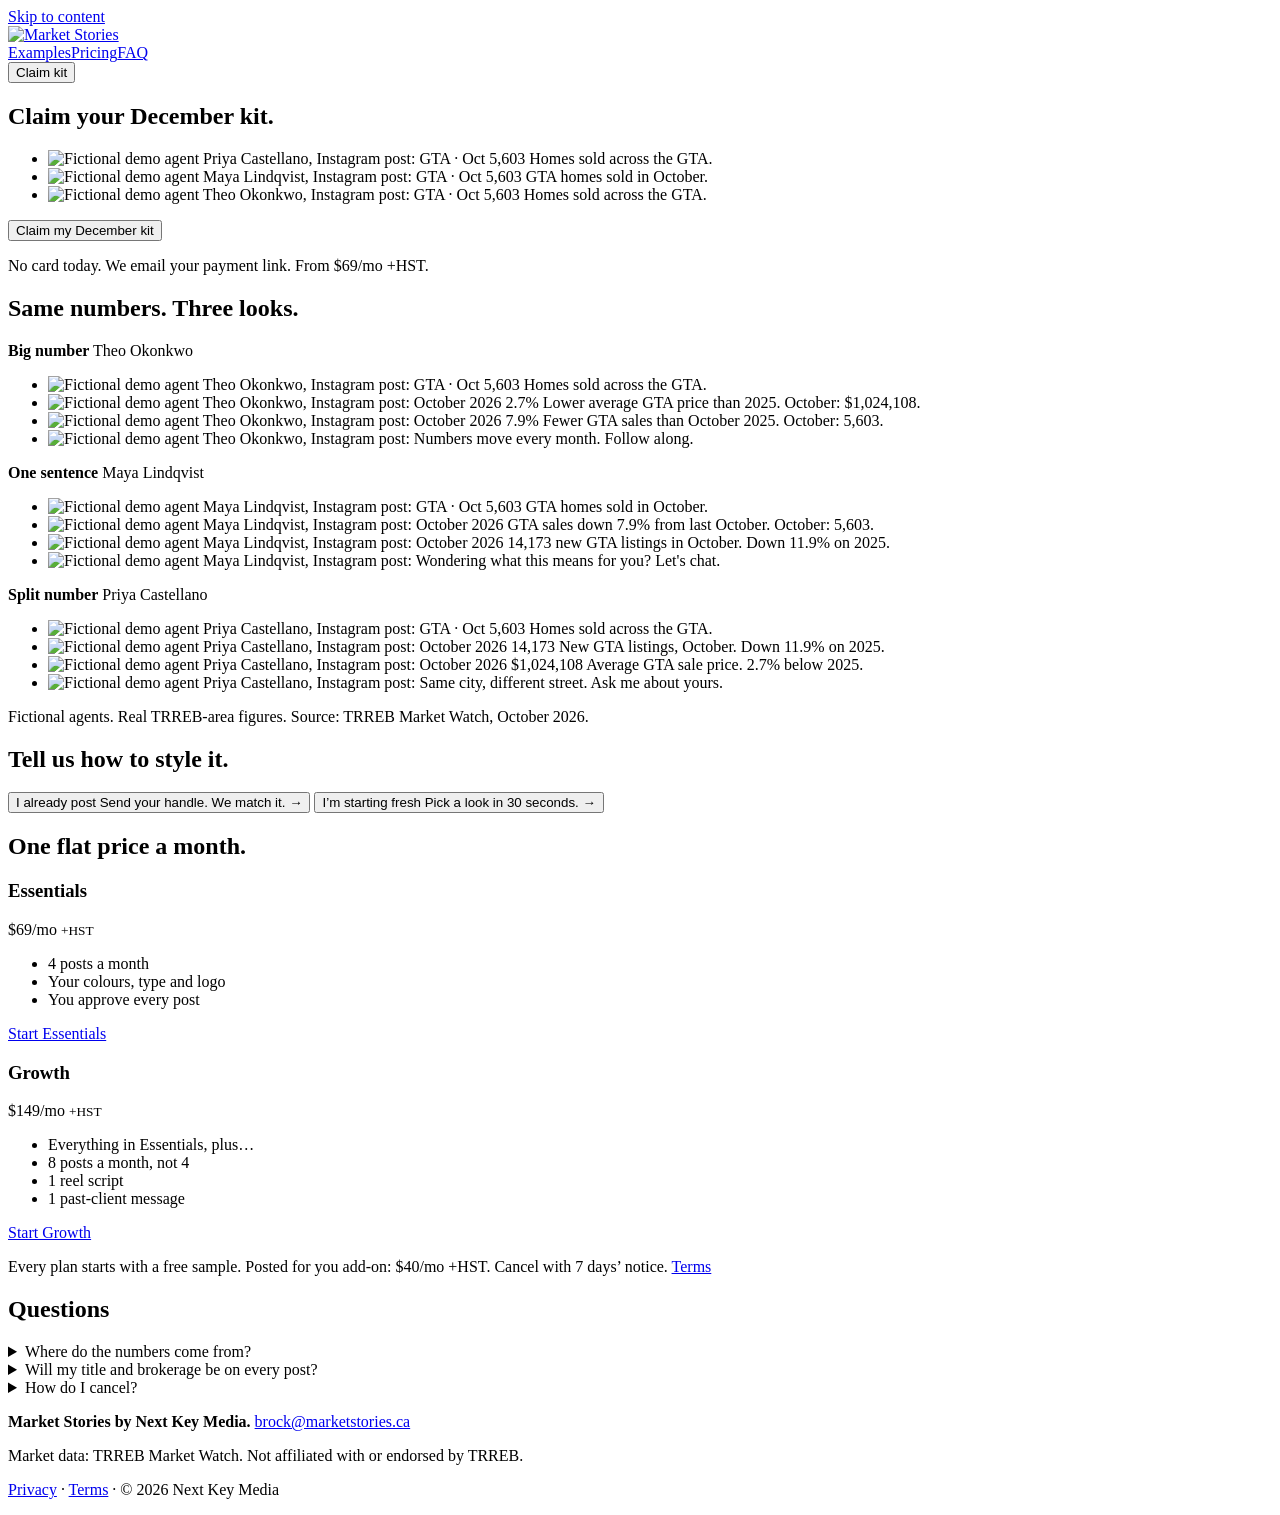
==== claim/index.html @ d53e2fec "Market Stories site v6.3" ====
<!doctype html>
<html lang="en-CA" class="no-js">
<head>
<meta charset="utf-8">
<meta name="viewport" content="width=device-width, initial-scale=1">
<script>document.documentElement.classList.remove("no-js")</script>
<title>Claim your December kit | Market Stories</title>
<meta name="description" content="Monthly TRREB market posts for GTA agents, in your own colours, type and logo. You approve every post. Free sample.">
<meta name="robots" content="noindex">
<link rel="canonical" href="https://marketstories.ca/claim/">
<meta name="theme-color" content="#F3EFE6">
<meta property="og:type" content="website">
<meta property="og:locale" content="en_CA">
<meta property="og:site_name" content="Market Stories">
<meta property="og:url" content="https://marketstories.ca/claim/">
<meta property="og:title" content="Claim your December kit.">
<meta property="og:description" content="Monthly TRREB market posts for GTA agents, in your own brand.">
<meta property="og:image" content="https://marketstories.ca/og-image.png">
<meta property="og:image:width" content="1200">
<meta property="og:image:height" content="630">
<meta property="og:image:alt" content="Market Stories: Your market posts, finally on brand. Two example posts for fictional demo agents.">
<meta name="twitter:card" content="summary_large_image">
<link rel="icon" href="/favicon.ico" sizes="any">
<link rel="icon" href="/favicon-32.svg" type="image/svg+xml">
<link rel="apple-touch-icon" href="/apple-touch-icon.png">
<link rel="manifest" href="/site.webmanifest">
<link rel="preload" href="/assets/fonts/bricolage-grotesque-latin-800-normal.woff2" as="font" type="font/woff2" crossorigin>
<link rel="stylesheet" href="/assets/css/site.css">
<script id="ms-config" type="application/json">{"TALLY_FORM_ID": "LD788l", "CONTACT_EMAIL": "brock@marketstories.ca", "VIBES": {"luxury": ["serif", "navy"], "local": ["modern", "sand"], "data": ["bold", "lime"], "minimal": ["modern", "white"]}, "PALETTES": {"navy": ["#1F2A44", "#F6F1E7", "#D4B062"], "forest": ["#1E3B2F", "#F4EFE3", "#D9B26F"], "sand": ["#EFE6D8", "#2E241D", "#B4532F"], "white": ["#FFFFFF", "#14213D", "#2F5BEA"], "blush": ["#262626", "#F7EDE8", "#E8A598"], "lime": ["#0F0F0F", "#F2F2F2", "#C8F560"]}}</script>
<script src="/assets/js/site.js" defer></script>
</head>
<body>
<a class="skip" href="#main">Skip to content</a>

<header class="nav" id="top">
  <div class="wrap nav__in">
    <a class="nav__logo" href="/claim/#top" aria-label="Market Stories, back to top">
      <img src="/assets/brand/logo-horizontal-light.svg" alt="Market Stories" width="722" height="86">
    </a>
    <nav class="nav__links" aria-label="Main">
      <a href="#examples">Examples</a><a href="#plans">Pricing</a><a href="#faq">FAQ</a>
    </nav>
    <button class="btn btn--signal btn--sm" type="button" data-choice="Claim: December kit" data-path="claim">Claim kit</button>
  </div>
</header>

<main id="main">

<section class="hero" aria-labelledby="hero-h">
  <div class="wrap">
    <h1 id="hero-h">Claim your December kit.</h1>
  </div>
  <ul class="swipe" role="list" aria-label="Three example posts for fictional demo agents. Swipe for more." tabindex="0"><li class="swipe__item"><img src="/assets/posts/priya/cover-720.webp" srcset="/assets/posts/priya/cover-360.webp 360w, /assets/posts/priya/cover-720.webp 720w" sizes="(min-width: 960px) 300px, 72vw" width="720" height="900" loading="eager" fetchpriority="high" decoding="async" alt="Fictional demo agent Priya Castellano, Instagram post: GTA · Oct 5,603 Homes sold across the GTA."></li><li class="swipe__item"><img src="/assets/posts/maya/cover-720.webp" srcset="/assets/posts/maya/cover-360.webp 360w, /assets/posts/maya/cover-720.webp 720w" sizes="(min-width: 960px) 300px, 72vw" width="720" height="900" loading="eager" fetchpriority="high" decoding="async" alt="Fictional demo agent Maya Lindqvist, Instagram post: GTA · Oct 5,603 GTA homes sold in October."></li><li class="swipe__item"><img src="/assets/posts/theo/cover-720.webp" srcset="/assets/posts/theo/cover-360.webp 360w, /assets/posts/theo/cover-720.webp 720w" sizes="(min-width: 960px) 300px, 72vw" width="720" height="900" loading="eager" decoding="async" alt="Fictional demo agent Theo Okonkwo, Instagram post: GTA · Oct 5,603 Homes sold across the GTA."></li></ul>
  <div class="wrap hero__end">
    <button class="btn btn--signal btn--big" type="button" data-choice="Claim: December kit" data-path="claim">Claim my December kit</button>
    <p class="micro">No card today. We email your payment link. From $69/mo +HST.</p>
  </div>
</section>

<section class="examples" id="examples" aria-labelledby="ex-h">
  <div class="wrap">
    <h2 id="ex-h">Same numbers. Three looks.</h2>
  </div>
  <div class="row"><p class="row__who wrap"><b>Big number</b> <span>Theo Okonkwo</span></p><ul class="swipe" role="list" aria-label="Big number posts for fictional demo agent Theo Okonkwo" tabindex="0"><li class="swipe__item"><img src="/assets/posts/theo/cover-720.webp" srcset="/assets/posts/theo/cover-360.webp 360w, /assets/posts/theo/cover-720.webp 720w" sizes="(min-width: 960px) 300px, 72vw" width="720" height="900" loading="eager" decoding="async" alt="Fictional demo agent Theo Okonkwo, Instagram post: GTA · Oct 5,603 Homes sold across the GTA."></li><li class="swipe__item"><img src="/assets/posts/theo/inner2-720.webp" srcset="/assets/posts/theo/inner2-360.webp 360w, /assets/posts/theo/inner2-720.webp 720w" sizes="(min-width: 960px) 300px, 72vw" width="720" height="900" loading="eager" decoding="async" alt="Fictional demo agent Theo Okonkwo, Instagram post: October 2026 2.7% Lower average GTA price than 2025. October: $1,024,108."></li><li class="swipe__item"><img src="/assets/posts/theo/inner3-720.webp" srcset="/assets/posts/theo/inner3-360.webp 360w, /assets/posts/theo/inner3-720.webp 720w" sizes="(min-width: 960px) 300px, 72vw" width="720" height="900" loading="eager" decoding="async" alt="Fictional demo agent Theo Okonkwo, Instagram post: October 2026 7.9% Fewer GTA sales than October 2025. October: 5,603."></li><li class="swipe__item"><img src="/assets/posts/theo/close-720.webp" srcset="/assets/posts/theo/close-360.webp 360w, /assets/posts/theo/close-720.webp 720w" sizes="(min-width: 960px) 300px, 72vw" width="720" height="900" loading="eager" decoding="async" alt="Fictional demo agent Theo Okonkwo, Instagram post: Numbers move every month. Follow along."></li></ul></div>
  <div class="row"><p class="row__who wrap"><b>One sentence</b> <span>Maya Lindqvist</span></p><ul class="swipe" role="list" aria-label="One sentence posts for fictional demo agent Maya Lindqvist" tabindex="0"><li class="swipe__item"><img src="/assets/posts/maya/cover-720.webp" srcset="/assets/posts/maya/cover-360.webp 360w, /assets/posts/maya/cover-720.webp 720w" sizes="(min-width: 960px) 300px, 72vw" width="720" height="900" loading="eager" decoding="async" alt="Fictional demo agent Maya Lindqvist, Instagram post: GTA · Oct 5,603 GTA homes sold in October."></li><li class="swipe__item"><img src="/assets/posts/maya/inner2-720.webp" srcset="/assets/posts/maya/inner2-360.webp 360w, /assets/posts/maya/inner2-720.webp 720w" sizes="(min-width: 960px) 300px, 72vw" width="720" height="900" loading="eager" decoding="async" alt="Fictional demo agent Maya Lindqvist, Instagram post: October 2026 GTA sales down 7.9% from last October. October: 5,603."></li><li class="swipe__item"><img src="/assets/posts/maya/inner3-720.webp" srcset="/assets/posts/maya/inner3-360.webp 360w, /assets/posts/maya/inner3-720.webp 720w" sizes="(min-width: 960px) 300px, 72vw" width="720" height="900" loading="eager" decoding="async" alt="Fictional demo agent Maya Lindqvist, Instagram post: October 2026 14,173 new GTA listings in October. Down 11.9% on 2025."></li><li class="swipe__item"><img src="/assets/posts/maya/close-720.webp" srcset="/assets/posts/maya/close-360.webp 360w, /assets/posts/maya/close-720.webp 720w" sizes="(min-width: 960px) 300px, 72vw" width="720" height="900" loading="eager" decoding="async" alt="Fictional demo agent Maya Lindqvist, Instagram post: Wondering what this means for you? Let&#x27;s chat."></li></ul></div>
  <div class="row"><p class="row__who wrap"><b>Split number</b> <span>Priya Castellano</span></p><ul class="swipe" role="list" aria-label="Split number posts for fictional demo agent Priya Castellano" tabindex="0"><li class="swipe__item"><img src="/assets/posts/priya/cover-720.webp" srcset="/assets/posts/priya/cover-360.webp 360w, /assets/posts/priya/cover-720.webp 720w" sizes="(min-width: 960px) 300px, 72vw" width="720" height="900" loading="eager" decoding="async" alt="Fictional demo agent Priya Castellano, Instagram post: GTA · Oct 5,603 Homes sold across the GTA."></li><li class="swipe__item"><img src="/assets/posts/priya/inner2-720.webp" srcset="/assets/posts/priya/inner2-360.webp 360w, /assets/posts/priya/inner2-720.webp 720w" sizes="(min-width: 960px) 300px, 72vw" width="720" height="900" loading="eager" decoding="async" alt="Fictional demo agent Priya Castellano, Instagram post: October 2026 14,173 New GTA listings, October. Down 11.9% on 2025."></li><li class="swipe__item"><img src="/assets/posts/priya/inner3-720.webp" srcset="/assets/posts/priya/inner3-360.webp 360w, /assets/posts/priya/inner3-720.webp 720w" sizes="(min-width: 960px) 300px, 72vw" width="720" height="900" loading="eager" decoding="async" alt="Fictional demo agent Priya Castellano, Instagram post: October 2026 $1,024,108 Average GTA sale price. 2.7% below 2025."></li><li class="swipe__item"><img src="/assets/posts/priya/close-720.webp" srcset="/assets/posts/priya/close-360.webp 360w, /assets/posts/priya/close-720.webp 720w" sizes="(min-width: 960px) 300px, 72vw" width="720" height="900" loading="eager" decoding="async" alt="Fictional demo agent Priya Castellano, Instagram post: Same city, different street. Ask me about yours."></li></ul></div>
  <div class="wrap"><p class="micro">Fictional agents. Real TRREB-area figures. Source: TRREB Market Watch, October 2026.</p></div>
</section>

<section class="ways" id="start" aria-labelledby="ways-h">
  <div class="wrap">
    <h2 id="ways-h">Tell us how to style it.</h2>
    <div class="ways__grid">
      <button class="way way--signal" type="button" data-choice="Claim: December kit" data-path="feed">
        <span class="way__tag">I already post</span>
        <span class="way__line">Send your handle. We match it.</span>
        <span class="way__go" aria-hidden="true">→</span>
      </button>
      <button class="way" type="button" data-open="vibe-dialog">
        <span class="way__tag">I’m starting fresh</span>
        <span class="way__line">Pick a look in 30 seconds.</span>
        <span class="way__go" aria-hidden="true">→</span>
      </button>
    </div>
  </div>
</section>

<section class="plans" id="plans" aria-labelledby="plans-h">
  <div class="wrap">
    <h2 id="plans-h">One flat price a month.</h2>
    <div class="plans__grid">
      <article class="plan" aria-labelledby="p-essentials">
        <h3 id="p-essentials">Essentials</h3>
        <p class="plan__price"><span>$69</span>/mo <small>+HST</small></p>
        <ul><li>4 posts a month</li><li>Your colours, type and logo</li><li>You approve every post</li></ul>
        <a class="btn btn--ink btn--block" href="#start" data-plan="Essentials">Start Essentials</a>
      </article>
      <article class="plan" aria-labelledby="p-growth">
        <h3 id="p-growth">Growth</h3>
        <p class="plan__price"><span>$149</span>/mo <small>+HST</small></p>
        <ul><li>Everything in Essentials, plus…</li><li>8 posts a month, not 4</li><li>1 reel script</li><li>1 past-client message</li></ul>
        <a class="btn btn--ink btn--block" href="#start" data-plan="Growth">Start Growth</a>
      </article>
    </div>
    <p class="micro">Every plan starts with a free sample. Posted for you add-on: $40/mo +HST. Cancel with 7 days’ notice. <a href="/terms.html">Terms</a></p>
  </div>
</section>

<section class="faq" id="faq" aria-labelledby="faq-h">
  <div class="wrap">
    <h2 id="faq-h">Questions</h2>
    <details><summary>Where do the numbers come from?</summary><p>TRREB’s monthly Market Watch report. Every post with a figure carries the line “Source: TRREB Market Watch, [Month Year]”.</p></details>
    <details><summary>Will my title and brokerage be on every post?</summary><p>Yes, exactly as registered, on every post. Ontario advertising rules ask for it, so it’s built into every layout.</p></details>
    <details><summary>How do I cancel?</summary><p>Give us 7 days’ notice before your next billing date and you won’t be billed again. Email <a href="mailto:brock@marketstories.ca">brock@marketstories.ca</a>.</p></details>
  </div>
</section>

</main>

<footer class="footer">
  <div class="wrap">
    
    <div class="footer__legal">
      <p><strong>Market Stories by Next Key Media.</strong> <a href="mailto:brock@marketstories.ca">brock@marketstories.ca</a></p>
      <p class="muted">Market data: TRREB Market Watch. Not affiliated with or endorsed by TRREB.</p>
      <p class="muted"><a href="/privacy.html">Privacy</a> · <a href="/terms.html">Terms</a> · © 2026 Next Key Media</p>
    </div>
  </div>
</footer>
<dialog class="pick" id="vibe-dialog" aria-labelledby="pick-h">
  <form method="dialog" class="pick__in">
    <h2 id="pick-h">Pick a look.</h2>
    <div class="pick__grid">
    <div class="pv pv--empty" aria-live="polite"><p class="pv__k">GTA · Oct</p><p class="pv__n">5,603</p><p class="pv__l">Homes sold across the GTA.</p><p class="pv__hint">Your look shows here as you pick.</p></div>
    <div class="pick__opts">
    <fieldset><legend>Feel</legend><div class="chips" data-key="vibe"><button type="button" class="chip" data-v="luxury" aria-pressed="false">Luxury</button><button type="button" class="chip" data-v="local" aria-pressed="false">Friendly local</button><button type="button" class="chip" data-v="data" aria-pressed="false">Bold data</button><button type="button" class="chip" data-v="minimal" aria-pressed="false">Minimal</button></div></fieldset>
    <fieldset><legend>Type</legend><div class="chips" data-key="font"><button type="button" class="chip chip--serif" data-v="serif" aria-pressed="false">Classic serif</button><button type="button" class="chip chip--modern" data-v="modern" aria-pressed="false">Clean modern</button><button type="button" class="chip chip--bold" data-v="bold" aria-pressed="false">Bold</button></div></fieldset>
    <fieldset><legend>Colours</legend><div class="chips" data-key="palette"><button type="button" class="chip chip--sw" data-v="navy" aria-pressed="false"><i style="background:#1F2A44"></i><i style="background:#D4B062"></i><span class="sr">Navy and gold</span></button><button type="button" class="chip chip--sw" data-v="forest" aria-pressed="false"><i style="background:#1E3B2F"></i><i style="background:#D9B26F"></i><span class="sr">Forest and cream</span></button><button type="button" class="chip chip--sw" data-v="sand" aria-pressed="false"><i style="background:#EFE6D8"></i><i style="background:#B4532F"></i><span class="sr">Sand and terracotta</span></button><button type="button" class="chip chip--sw" data-v="white" aria-pressed="false"><i style="background:#FFFFFF"></i><i style="background:#2F5BEA"></i><span class="sr">White and cobalt</span></button><button type="button" class="chip chip--sw" data-v="blush" aria-pressed="false"><i style="background:#262626"></i><i style="background:#E8A598"></i><span class="sr">Charcoal and blush</span></button><button type="button" class="chip chip--sw" data-v="lime" aria-pressed="false"><i style="background:#0F0F0F"></i><i style="background:#C8F560"></i><span class="sr">Black and lime</span></button></div></fieldset>
    </div>
    </div>
    <button class="btn btn--signal btn--block" type="button" data-choice="Claim: December kit" data-path="vibe" disabled>Continue</button>
    <p class="micro pick__need">Pick a feel, a type and colours to continue.</p>
    <button class="pick__x" value="close" aria-label="Close">×</button>
  </form>
</dialog>
<script async src="https://tally.so/widgets/embed.js"></script>
</body>
</html>
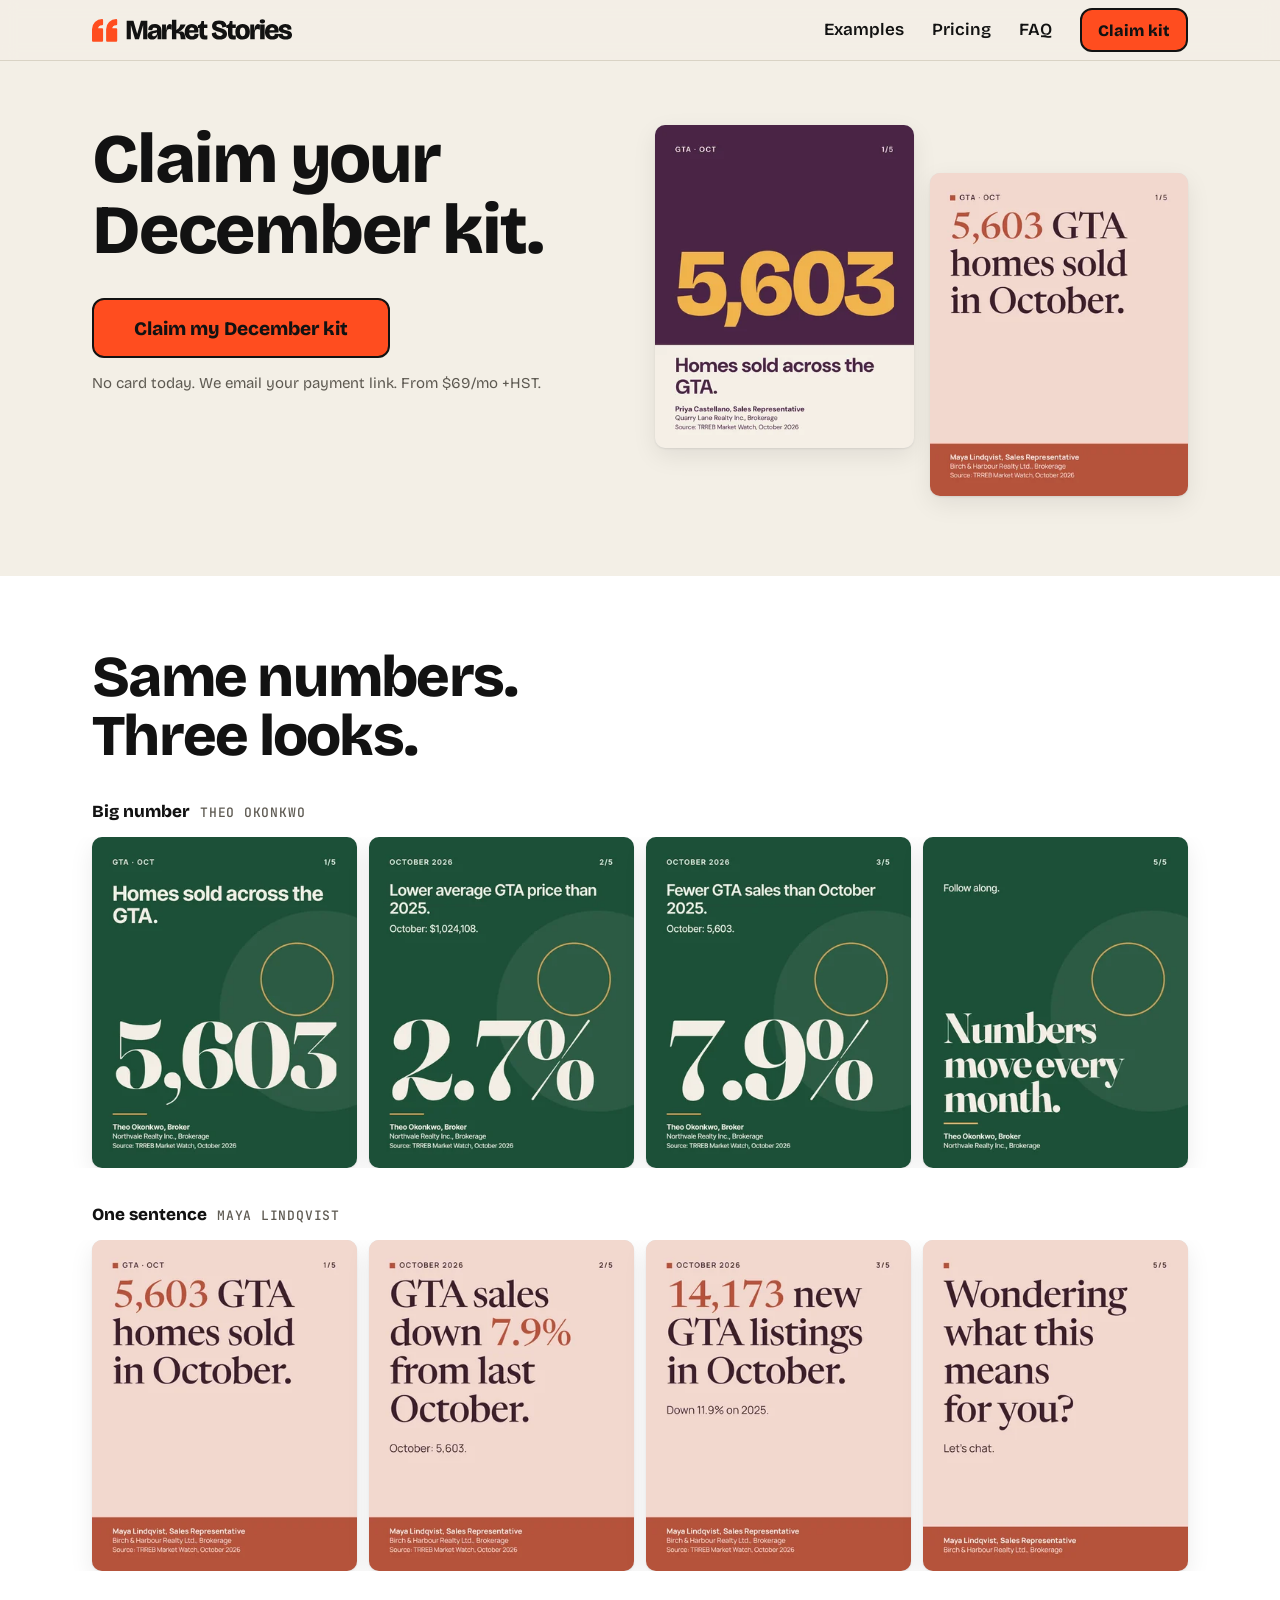
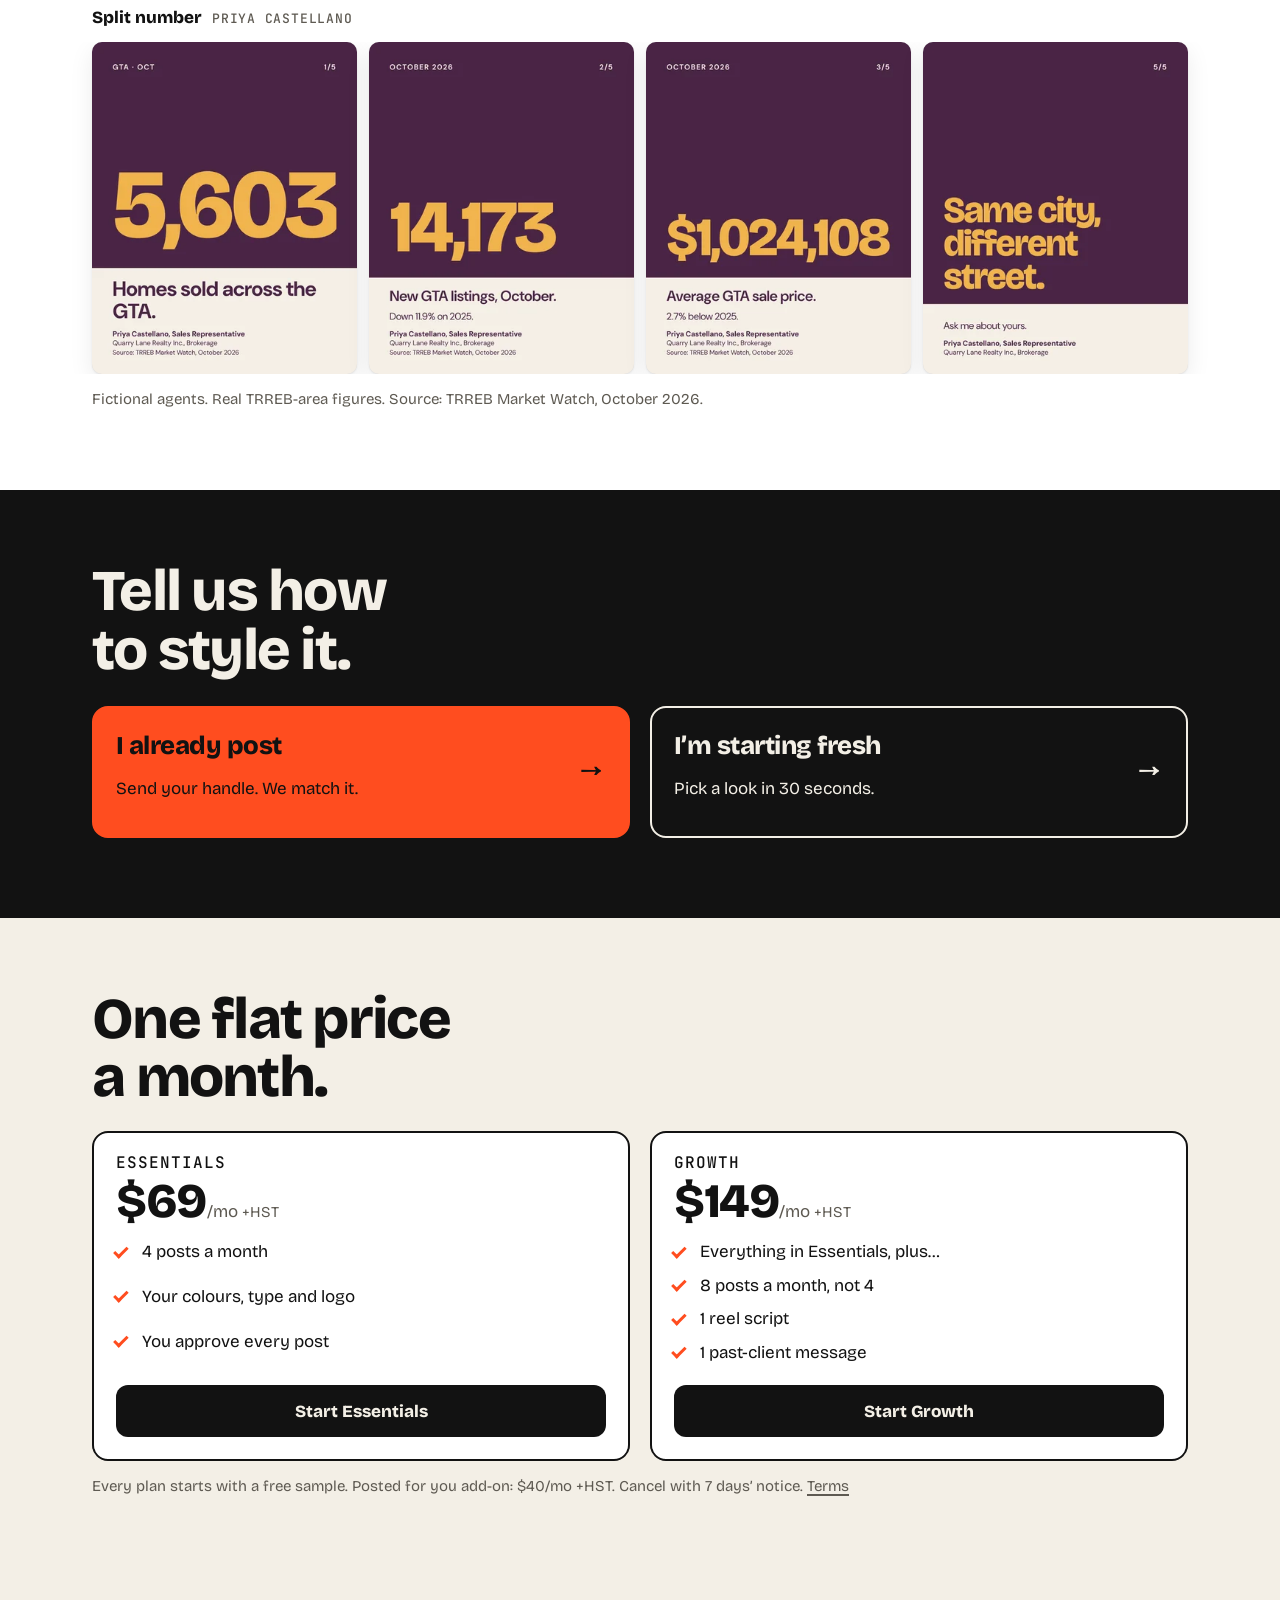
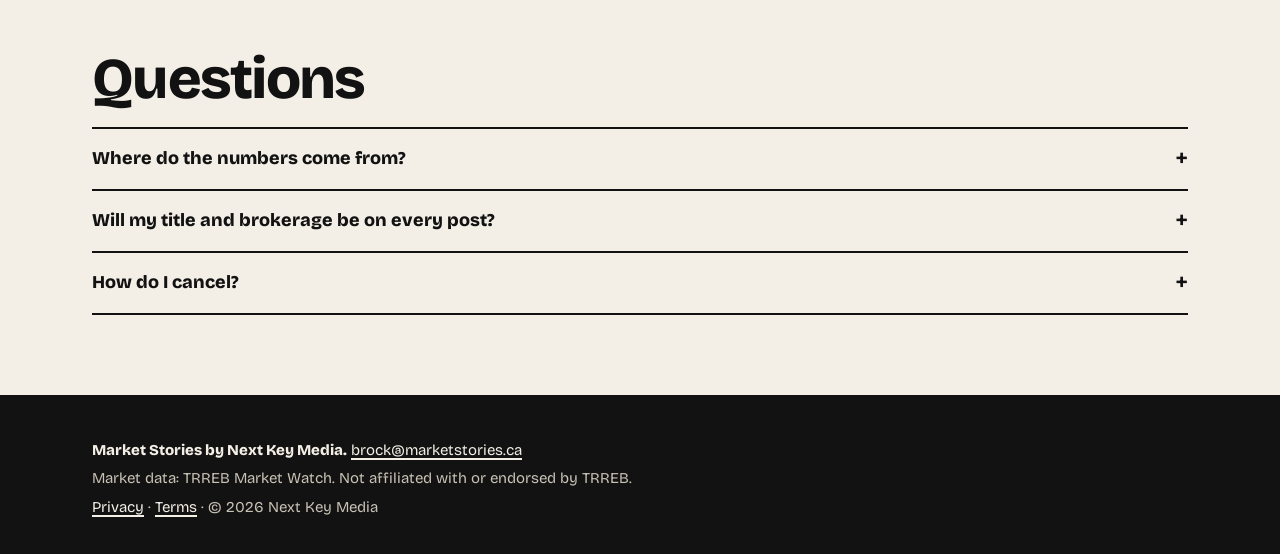
==== commit e11041d8: "Site v6.4: Stripe checkout buttons (claim)" ====
--- a/claim/index.html
+++ b/claim/index.html
@@ -93,13 +93,13 @@
         <h3 id="p-essentials">Essentials</h3>
         <p class="plan__price"><span>$69</span>/mo <small>+HST</small></p>
         <ul><li>4 posts a month</li><li>Your colours, type and logo</li><li>You approve every post</li></ul>
-        <a class="btn btn--ink btn--block" href="#start" data-plan="Essentials">Start Essentials</a>
+        <a class="btn btn--ink btn--block" href="https://buy.stripe.com/aFa5kC6isdZq4bh0Pl7kc0X">Start Essentials</a>
       </article>
       <article class="plan" aria-labelledby="p-growth">
         <h3 id="p-growth">Growth</h3>
         <p class="plan__price"><span>$149</span>/mo <small>+HST</small></p>
         <ul><li>Everything in Essentials, plus…</li><li>8 posts a month, not 4</li><li>1 reel script</li><li>1 past-client message</li></ul>
-        <a class="btn btn--ink btn--block" href="#start" data-plan="Growth">Start Growth</a>
+        <a class="btn btn--ink btn--block" href="https://buy.stripe.com/00wcN4gX6f3u8rxeGb7kc0Y">Start Growth</a>
       </article>
     </div>
     <p class="micro">Every plan starts with a free sample. Posted for you add-on: $40/mo +HST. Cancel with 7 days’ notice. <a href="/terms.html">Terms</a></p>
--- a/assets/css/site.css
+++ b/assets/css/site.css
@@ -0,0 +1,228 @@
+/* Market Stories site v6. Soft Block v11 tokens. Mobile first: one idea per screen, posts do the talking. */
+
+@font-face { font-family: "Bricolage Grotesque"; src: url("/assets/fonts/bricolage-grotesque-latin-400-normal.woff2") format("woff2"); font-weight: 400; font-display: swap; }
+@font-face { font-family: "Bricolage Grotesque"; src: url("/assets/fonts/bricolage-grotesque-latin-600-normal.woff2") format("woff2"); font-weight: 600; font-display: swap; }
+@font-face { font-family: "Bricolage Grotesque"; src: url("/assets/fonts/bricolage-grotesque-latin-800-normal.woff2") format("woff2"); font-weight: 800; font-display: swap; }
+@font-face { font-family: "JetBrains Mono"; src: url("/assets/fonts/jetbrains-mono-latin-500-normal.woff2") format("woff2"); font-weight: 500; font-display: swap; }
+@font-face { font-family: "Playfair Display"; src: url("/assets/fonts/playfair-display-latin-700-normal.woff2") format("woff2"); font-weight: 700; font-display: swap; }
+@font-face { font-family: "Manrope"; src: url("/assets/fonts/manrope-latin-700-normal.woff2") format("woff2"); font-weight: 700; font-display: swap; }
+@font-face { font-family: "Poppins"; src: url("/assets/fonts/poppins-latin-800-normal.woff2") format("woff2"); font-weight: 800; font-display: swap; }
+@font-face { font-family: "Bricolage Fallback"; src: local("Arial"), local("Helvetica Neue"), local("Helvetica"), local("Liberation Sans"); size-adjust: 106%; ascent-override: 90%; descent-override: 25%; line-gap-override: 0%; }
+
+:root {
+  --signal: #FF4D1F;
+  --ink: #121212;
+  --paper: #F3EFE6;
+  --butter: #FFD86B;
+  --stone: #5E5A52;
+  --stone-dark: #C9C3B6;
+  --line: #D9D3C5;
+  --sans: "Bricolage Grotesque", "Bricolage Fallback", system-ui, -apple-system, "Segoe UI", Arial, sans-serif;
+  --mono: "JetBrains Mono", ui-monospace, Menlo, Consolas, monospace;
+  --r: 16px;
+  --gutter: 16px;
+  --max: 1160px;
+}
+
+*, *::before, *::after { box-sizing: border-box; }
+html { -webkit-text-size-adjust: 100%; scroll-behavior: smooth; scroll-padding-top: 72px; }
+body { margin: 0; background: var(--paper); color: var(--ink); font-family: var(--sans); font-size: 1.0625rem; line-height: 1.5; }
+img { max-width: 100%; height: auto; display: block; }
+a { color: inherit; text-decoration-thickness: 2px; text-underline-offset: 3px; }
+h1, h2, h3 { line-height: 1.02; margin: 0; letter-spacing: -.03em; font-weight: 800; }
+h1 { font-size: clamp(2.6rem, 11vw, 5.6rem); max-width: 12ch; }
+h2 { font-size: clamp(2rem, 8.4vw, 3.6rem); max-width: 14ch; text-wrap: balance; }
+h1 { text-wrap: balance; }
+main > section[id] { scroll-margin-top: 72px; }
+h3 { font-size: 1.25rem; }
+p { margin: 0; }
+.wrap { width: 100%; max-width: var(--max); margin: 0 auto; padding: 0 var(--gutter); }
+.sr { position: absolute !important; width: 1px; height: 1px; padding: 0; margin: -1px; overflow: hidden; clip: rect(0 0 0 0); white-space: nowrap; border: 0; }
+.skip { position: absolute; left: 8px; top: -60px; z-index: 100; background: var(--ink); color: var(--paper); padding: 10px 16px; border-radius: 8px; font-weight: 600; }
+.skip:focus { top: 8px; }
+:focus-visible { outline: 3px solid var(--ink); outline-offset: 3px; border-radius: 4px; }
+.footer :focus-visible, .ways :focus-visible { outline-color: var(--butter); }
+.micro { font-size: .9375rem; color: var(--stone); margin-top: 14px; }
+.sub { font-size: 1.125rem; color: var(--stone); margin-top: 12px; }
+
+/* Buttons */
+.btn { display: inline-flex; align-items: center; justify-content: center; min-height: 52px; padding: 0 26px; border-radius: 12px; font-family: var(--sans); font-weight: 800; font-size: 1.0625rem; text-decoration: none; border: 2px solid transparent; cursor: pointer; transition: transform .15s ease, background-color .15s ease; }
+.btn--signal { background: var(--signal); color: var(--ink); border-color: var(--ink); }   /* ink on Signal, 5.7:1 */
+.btn--signal:hover { background: #FF6A42; }
+.btn--ink { background: var(--ink); color: var(--paper); }
+.btn--ink:hover { background: #2A2A2A; }
+.btn--sm { min-height: 44px; padding: 0 16px; font-size: 1rem; }
+.btn--big { min-height: 60px; font-size: 1.1875rem; width: 100%; }
+.btn--block { width: 100%; }
+.btn:active { transform: translateY(1px); }
+
+/* Nav: logo, three links on wide screens, one button */
+.nav { position: sticky; top: 0; z-index: 50; background: rgba(243, 239, 230, .94); backdrop-filter: saturate(1.2) blur(8px); border-bottom: 1px solid var(--line); }
+.nav__in { display: flex; align-items: center; justify-content: space-between; height: 60px; gap: 16px; }
+.nav__logo { display: block; flex: 0 1 auto; min-width: 0; }
+.nav__logo img { height: 24px; width: auto; aspect-ratio: 722 / 86; }
+.nav__links { display: none; }
+
+/* Sections: generous space, one idea each */
+main > section { padding: 44px 0 52px; }
+.hero { padding-top: 28px; }
+.hero h1 { margin-bottom: 26px; }
+.hero__end { margin-top: 24px; }
+
+/* Swipe rows: posts at phone size, next one peeks so people know to swipe */
+.swipe { list-style: none; margin: 0; padding: 0 var(--gutter); display: grid; grid-auto-flow: column; grid-auto-columns: 74%; gap: 12px;
+  overflow-x: auto; scroll-snap-type: x mandatory; scroll-padding: 0 var(--gutter); overscroll-behavior-x: contain; scrollbar-width: none; }
+.swipe::-webkit-scrollbar { display: none; }
+.swipe__item { scroll-snap-align: start; border-radius: 10px; overflow: hidden; box-shadow: 0 1px 2px rgba(0, 0, 0, .08), 0 8px 24px rgba(0, 0, 0, .08); background: #ddd; }
+.swipe__item img { width: 100%; aspect-ratio: 4 / 5; object-fit: cover; }
+
+.examples { background: #fff; }
+.examples h2 { margin-bottom: 0; }
+.row { margin-top: 34px; }
+.row__who { display: flex; gap: 10px; align-items: baseline; margin-bottom: 12px; font-size: 1.0625rem; }
+.row__who span { color: var(--stone); font-family: var(--mono); font-size: .8125rem; text-transform: uppercase; letter-spacing: .06em; }
+
+/* Two ways in: two big tap cards */
+.ways { background: var(--ink); color: var(--paper); }
+.ways h2 { margin-bottom: 26px; }
+.ways__grid { display: grid; gap: 14px; }
+.way { position: relative; display: grid; gap: 6px; text-align: left; width: 100%; min-height: 132px; padding: 24px 64px 24px 22px; border-radius: var(--r);
+  border: 2px solid var(--paper); background: transparent; color: var(--paper); font: inherit; cursor: pointer; }
+.way--signal { background: var(--signal); color: var(--ink); border-color: var(--signal); }
+.way__tag { font-size: 1.6rem; font-weight: 800; letter-spacing: -.02em; line-height: 1.1; }
+.way__line { font-size: 1.0625rem; }
+.way__go { position: absolute; right: 22px; top: 50%; transform: translateY(-50%); font-size: 1.8rem; font-weight: 800; }
+.way:hover .way__go { transform: translate(4px, -50%); }
+
+/* Pricing: two cards */
+.plans h2 { margin-bottom: 24px; }
+.plans__grid { display: grid; gap: 14px; }
+.plan { background: #fff; border: 2px solid var(--ink); border-radius: var(--r); padding: 22px; display: flex; flex-direction: column; }
+.plan h3 { font-family: var(--mono); font-size: 1rem; text-transform: uppercase; letter-spacing: .06em; font-weight: 500; }
+.plan__price { margin: 6px 0 14px; color: var(--stone); font-size: 1.0625rem; }
+.plan__price span { font-size: 3rem; font-weight: 800; color: var(--ink); letter-spacing: -.03em; line-height: 1; }
+.plan__price small { font-size: .9375rem; }
+.plan ul { margin: 0 0 20px; padding: 0; list-style: none; display: grid; gap: 8px; flex: 1; }
+.plan li { padding-left: 26px; position: relative; }
+.plan li::before { content: ""; position: absolute; left: 0; top: .55em; width: 14px; height: 8px; border-left: 3px solid var(--signal); border-bottom: 3px solid var(--signal); transform: rotate(-45deg) translateY(-3px); }
+
+/* FAQ: three closed items */
+.faq h2 { margin-bottom: 18px; }
+.faq details { border-top: 2px solid var(--ink); }
+.faq details:last-of-type { border-bottom: 2px solid var(--ink); }
+.faq summary { min-height: 60px; display: flex; align-items: center; justify-content: space-between; gap: 16px; font-weight: 800; font-size: 1.125rem; cursor: pointer; list-style: none; }
+.faq summary::-webkit-details-marker { display: none; }
+.faq summary::after { content: "+"; font-size: 1.6rem; font-weight: 600; flex: none; }
+.faq details[open] summary::after { content: "−"; }
+.faq details p { padding: 0 0 18px; color: #34322D; max-width: 44rem; }
+
+/* Footer with the newsletter opt-in */
+.footer { background: var(--ink); color: var(--paper); padding: 44px 0 36px; font-size: .9375rem; }
+.footer a { color: var(--paper); }
+.footer .muted { color: var(--stone-dark); }
+.footer__legal { display: grid; gap: 6px; border-top: 1px solid #34322D; padding-top: 22px; margin-top: 28px; }
+.footer__legal:first-child { border-top: 0; margin-top: 0; padding-top: 0; }
+.news__h { font-size: 1.5rem; font-weight: 800; letter-spacing: -.02em; margin-bottom: 14px; }
+.news__row { display: flex; gap: 8px; }
+.news input[type="email"] { flex: 1; min-width: 0; min-height: 52px; border-radius: 12px; border: 2px solid var(--paper); background: transparent; color: var(--paper); padding: 0 14px; font: inherit; font-size: 1rem; }
+.news input::placeholder { color: var(--stone-dark); }
+.news__ok { display: flex; gap: 10px; align-items: flex-start; margin-top: 12px; color: #E4DFD3; cursor: pointer; }
+.news__ok input { width: 22px; height: 22px; margin: 1px 0 0; flex: none; accent-color: var(--signal); }
+.news__msg { color: var(--butter); min-height: 1.4em; margin-top: 6px; }
+
+/* Look picker dialog */
+.pick, .stub { border: 2px solid var(--ink); border-radius: 18px; padding: 0; max-width: 520px; width: calc(100% - 24px); background: var(--paper); color: var(--ink); }
+.pick::backdrop, .stub::backdrop { background: rgba(18, 18, 18, .6); }
+.pick__in { padding: 26px 20px 22px; position: relative; }
+.pick h2 { font-size: 2rem; margin-bottom: 14px; }
+.pick fieldset { border: 0; padding: 0; margin: 0 0 18px; }
+.pick legend { font-family: var(--mono); font-size: .8125rem; text-transform: uppercase; letter-spacing: .08em; color: var(--stone); margin-bottom: 8px; }
+.pick__x { position: absolute; top: 10px; right: 10px; width: 48px; height: 48px; border: 0; background: transparent; font-size: 2rem; cursor: pointer; color: var(--ink); }
+.chips { display: flex; flex-wrap: wrap; gap: 8px; }
+.chip { min-height: 46px; padding: 0 16px; border: 2px solid var(--ink); border-radius: 999px; background: #fff; color: var(--ink); font: 700 1rem var(--sans); cursor: pointer; }
+.chip[aria-pressed="true"] { background: var(--ink); color: var(--paper); }
+.chip--serif { font-family: "Playfair Display", Georgia, serif; }
+.chip--modern { font-family: "Manrope", var(--sans); }
+.chip--bold { font-family: "Poppins", var(--sans); font-weight: 800; text-transform: uppercase; }
+.chip--sw { padding: 0; width: 100%; height: 46px; display: inline-flex; overflow: hidden; }
+.chips[data-key="palette"] { display: grid; grid-template-columns: repeat(3, 1fr); }
+/* Live preview tile in the look picker */
+.pick__grid { display: grid; grid-template-columns: 112px 1fr; gap: 16px; align-items: start; }
+.pv { aspect-ratio: 4 / 5; border-radius: 10px; padding: 10px; background: #E7E2D8; color: var(--ink); display: flex; flex-direction: column;
+  justify-content: flex-end; overflow: hidden; position: sticky; top: 0; border: 1px solid rgba(0,0,0,.08); transition: background .2s, color .2s; }
+.pv p { margin: 0; }
+.pv__k { font: 700 .5rem/1 var(--mono); letter-spacing: .08em; text-transform: uppercase; margin-bottom: auto !important; opacity: .8; }
+.pv__n { font-weight: 800; font-size: 1.9rem; line-height: .9; letter-spacing: -.04em; color: var(--pv-ac, currentColor); }
+.pv__l { font-size: .62rem; font-weight: 700; line-height: 1.15; margin-top: 4px !important; }
+.pv__hint { display: none; }
+.pv--empty .pv__k, .pv--empty .pv__n, .pv--empty .pv__l { display: none; }
+.pv--empty .pv__hint { display: block; font-size: .72rem; line-height: 1.3; color: var(--stone); margin: auto 0 !important; text-align: center; }
+.pv--luxury { justify-content: center; text-align: center; }
+.pv--luxury .pv__k { margin-bottom: 18px !important; }
+.pv--data .pv__n { font-size: 2.5rem; }
+.pv--minimal .pv__n { font-size: 1.4rem; font-weight: 600; }
+.pv--bold .pv__l { text-transform: uppercase; }
+.pv--serif .pv__n { font-weight: 700; }
+.pick__need[hidden] { display: none; }
+.btn[disabled] { opacity: .45; cursor: not-allowed; }
+.chip--sw i { flex: 1; height: 100%; }
+.chip--sw[aria-pressed="true"] { box-shadow: 0 0 0 3px var(--paper), 0 0 0 5px var(--ink); }
+
+/* Preview stand-in for the Tally popup */
+.stub__in { padding: 26px 22px; }
+.stub__in h2 { font-size: 1.6rem; margin-bottom: 10px; }
+.stub__in p { margin-bottom: 10px; }
+.stub__flag { display: inline-block; background: var(--butter); font: 700 .75rem var(--mono); letter-spacing: .06em; text-transform: uppercase; padding: 4px 8px; border-radius: 6px; border: 1.5px solid var(--ink); }
+.stub fieldset { border: 2px solid var(--ink); border-radius: 10px; padding: 10px 14px 6px; margin: 0 0 14px; }
+.stub legend { font-weight: 800; padding: 0 6px; }
+.stub__choice { display: flex; align-items: center; gap: 10px; min-height: 40px; }
+.stub__label { font-weight: 800; margin-bottom: 4px; }
+.stub__fields { margin: 0 0 14px; padding-left: 1.2em; font-size: .9375rem; }
+.mono { font-family: var(--mono); font-size: .8125rem; color: var(--stone); }
+.small { font-size: .9375rem; color: var(--stone); }
+
+/* Legal pages */
+.draft { background: var(--butter); color: var(--ink); border: 2px solid var(--ink); border-radius: 10px; padding: 12px 16px; margin-bottom: 28px; }
+.page { padding: 48px 0 80px; }
+.page .wrap { max-width: 760px; }
+.page h1 { font-size: clamp(2rem, 6vw, 3rem); margin-bottom: .5em; }
+.page h2 { font-size: 1.4rem; margin: 1.6em 0 .5em; }
+.page p { margin-bottom: 1em; }
+.page ul { padding-left: 1.2em; }
+.page li { margin-bottom: .5em; }
+.label { font-family: var(--mono); font-size: .8125rem; letter-spacing: .08em; text-transform: uppercase; color: var(--stone); margin-bottom: 14px; }
+.lede { font-size: 1.2rem; margin-bottom: 1em; }
+.hero__ctas { display: flex; flex-wrap: wrap; gap: 16px; align-items: center; }
+.link-arrow { font-weight: 800; }
+
+/* Wider screens: posts sit in a row, cards side by side */
+@media (min-width: 720px) {
+  :root { --gutter: 32px; }
+  main > section { padding: 72px 0 80px; }
+  /* Percentages resolve against the content box, so the gutter padding is not subtracted again: rows line up with .wrap. */
+  .swipe { grid-auto-columns: calc((100% - 24px) / 3); max-width: var(--max); margin: 0 auto; }
+  .row .swipe { grid-auto-columns: calc((100% - 36px) / 4); }
+  .ways__grid, .plans__grid { grid-template-columns: 1fr 1fr; gap: 20px; }
+  .btn--big { width: auto; padding: 0 40px; }
+  .hero__end { display: flex; align-items: center; gap: 24px; }
+  .hero__end .micro { margin: 0; }
+  .news { max-width: 560px; }
+}
+@media (min-width: 960px) {
+  .nav__links { display: flex; gap: 28px; font-weight: 600; margin-left: auto; }
+  .nav__links a { text-decoration: none; min-height: 44px; display: inline-flex; align-items: center; }
+  .nav__links a:hover { text-decoration: underline; }
+  .nav__in > .btn { margin-left: 12px; }
+  /* Desktop hero: headline + button on the left, two posts side by side on the right. Mobile is unchanged. */
+  .hero { display: grid; grid-template-columns: minmax(0, 1fr) minmax(0, 1.05fr); grid-template-areas: "h posts" "end posts";
+    grid-template-rows: auto 1fr; column-gap: 56px; max-width: var(--max); margin: 0 auto; padding-left: var(--gutter); padding-right: var(--gutter);
+    padding-top: 64px; align-items: start; }
+  .hero > .wrap:first-child { grid-area: h; padding: 0; align-self: end; }
+  .hero h1 { font-size: clamp(3.6rem, 5.4vw, 5.2rem); margin-bottom: 0; }
+  .hero .swipe { grid-area: posts; grid-auto-columns: 1fr; grid-template-columns: 1fr 1fr; grid-auto-flow: row; padding: 0; gap: 16px;
+    overflow: visible; max-width: none; margin: 0; align-items: start; }
+  .hero .swipe__item:nth-child(n+3) { display: none; }
+  .hero .swipe__item:nth-child(2) { margin-top: 48px; }
+  .hero > .hero__end { grid-area: end; margin-top: 32px; padding: 0; flex-direction: column; align-items: flex-start; gap: 14px; }
+}
+@media (prefers-reduced-motion: reduce) { html { scroll-behavior: auto; } .btn, .way__go { transition: none; } }
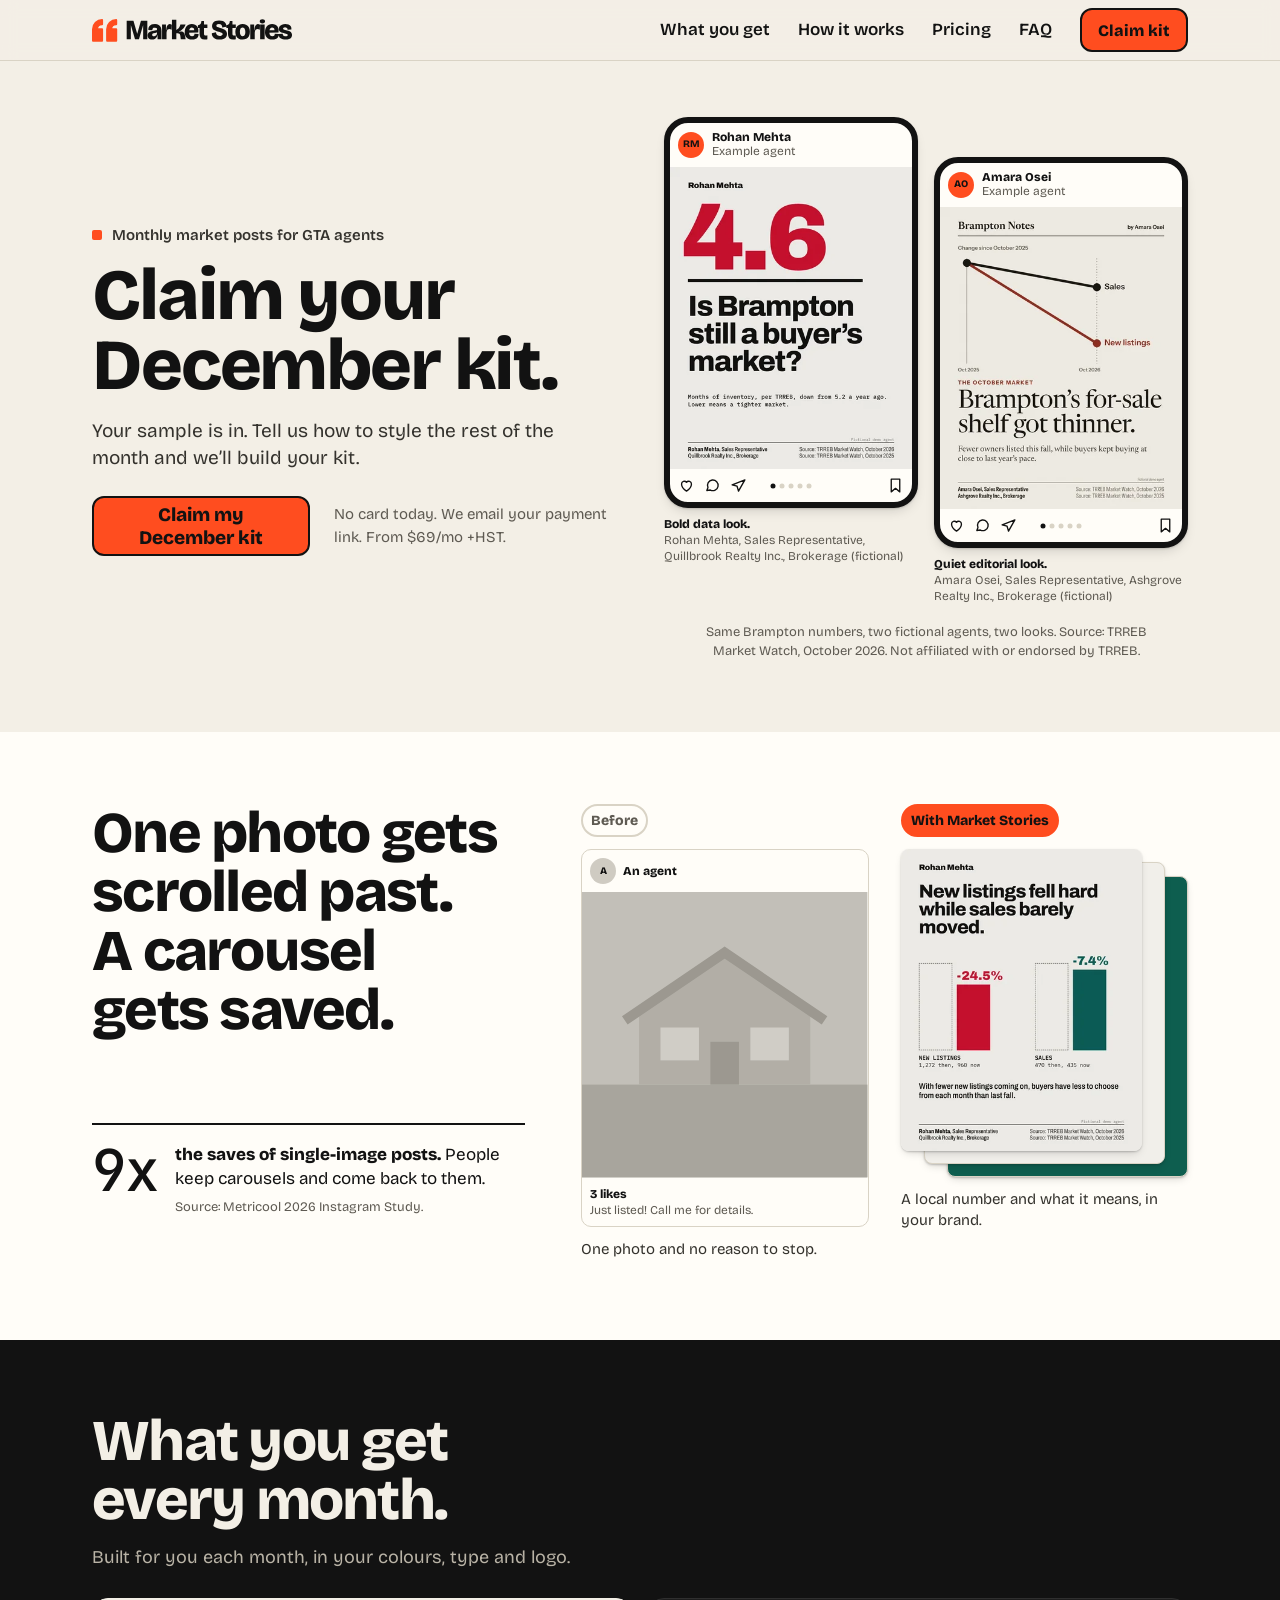
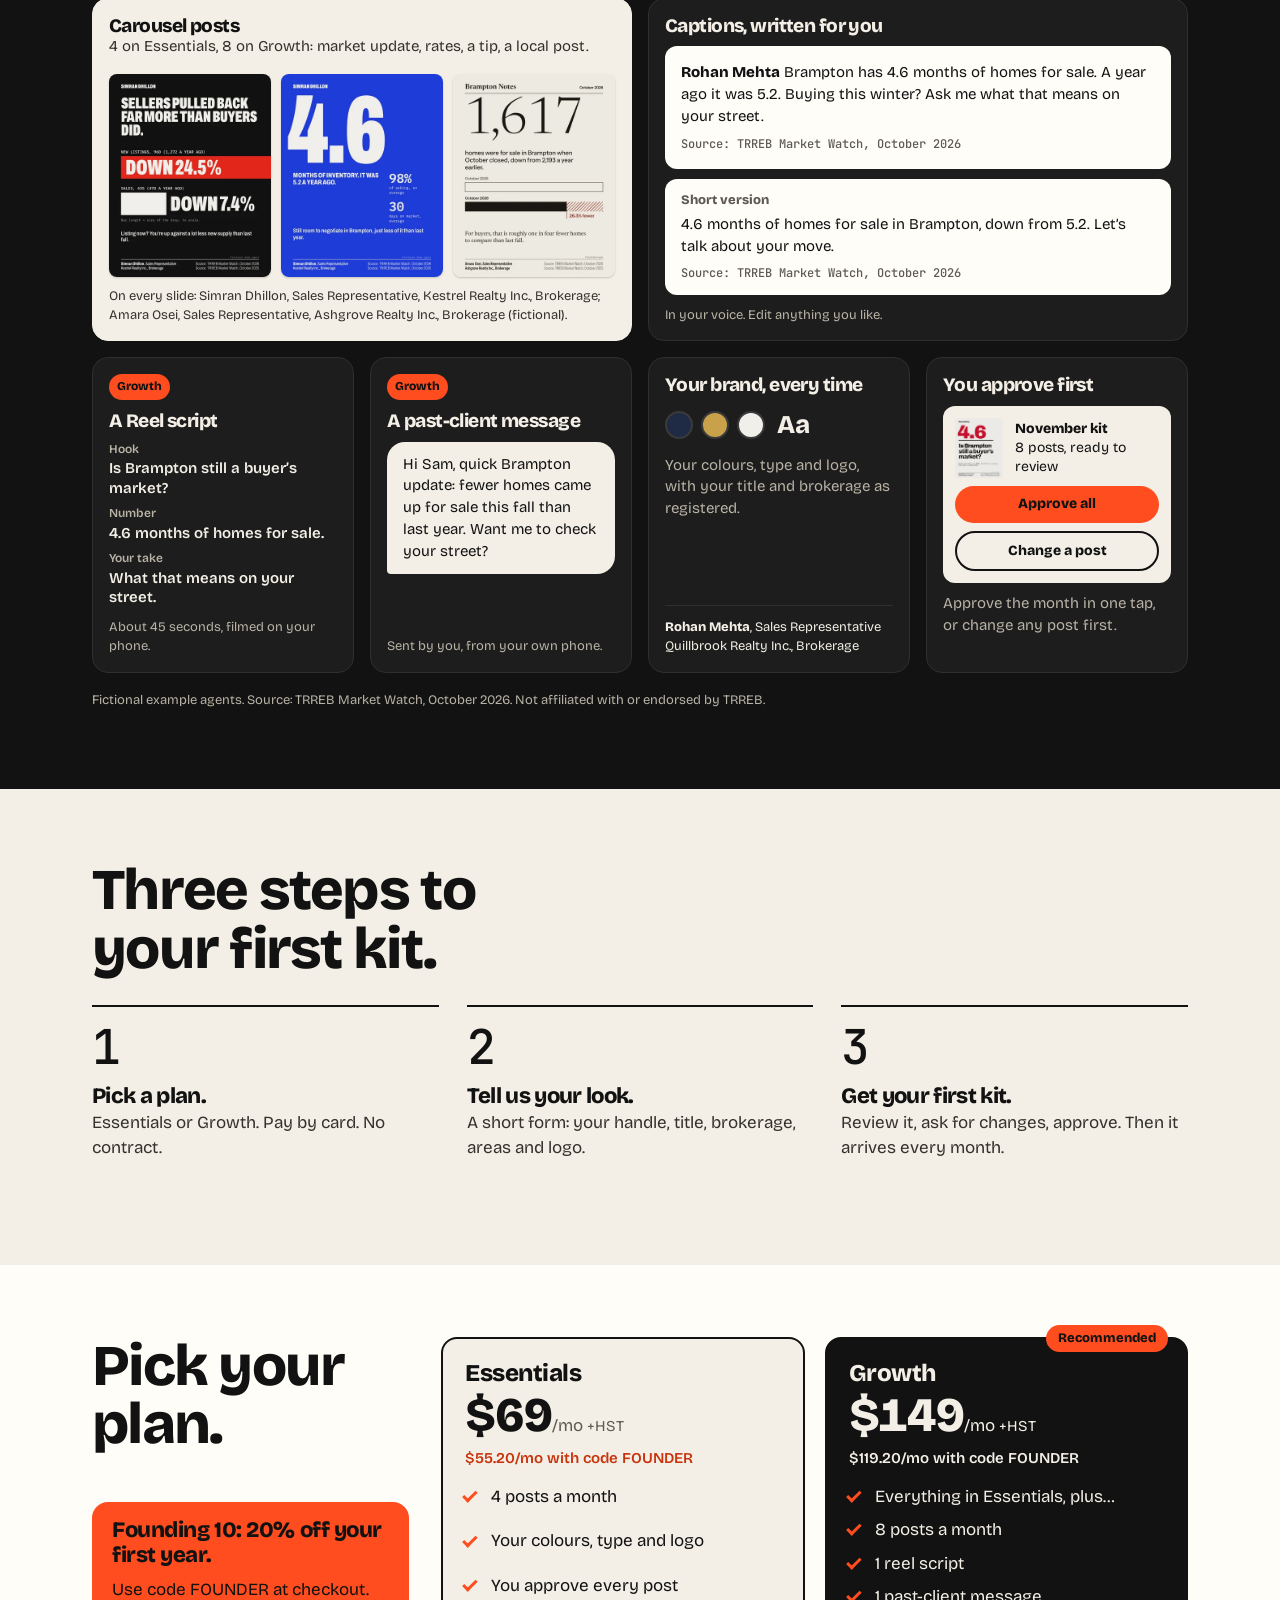
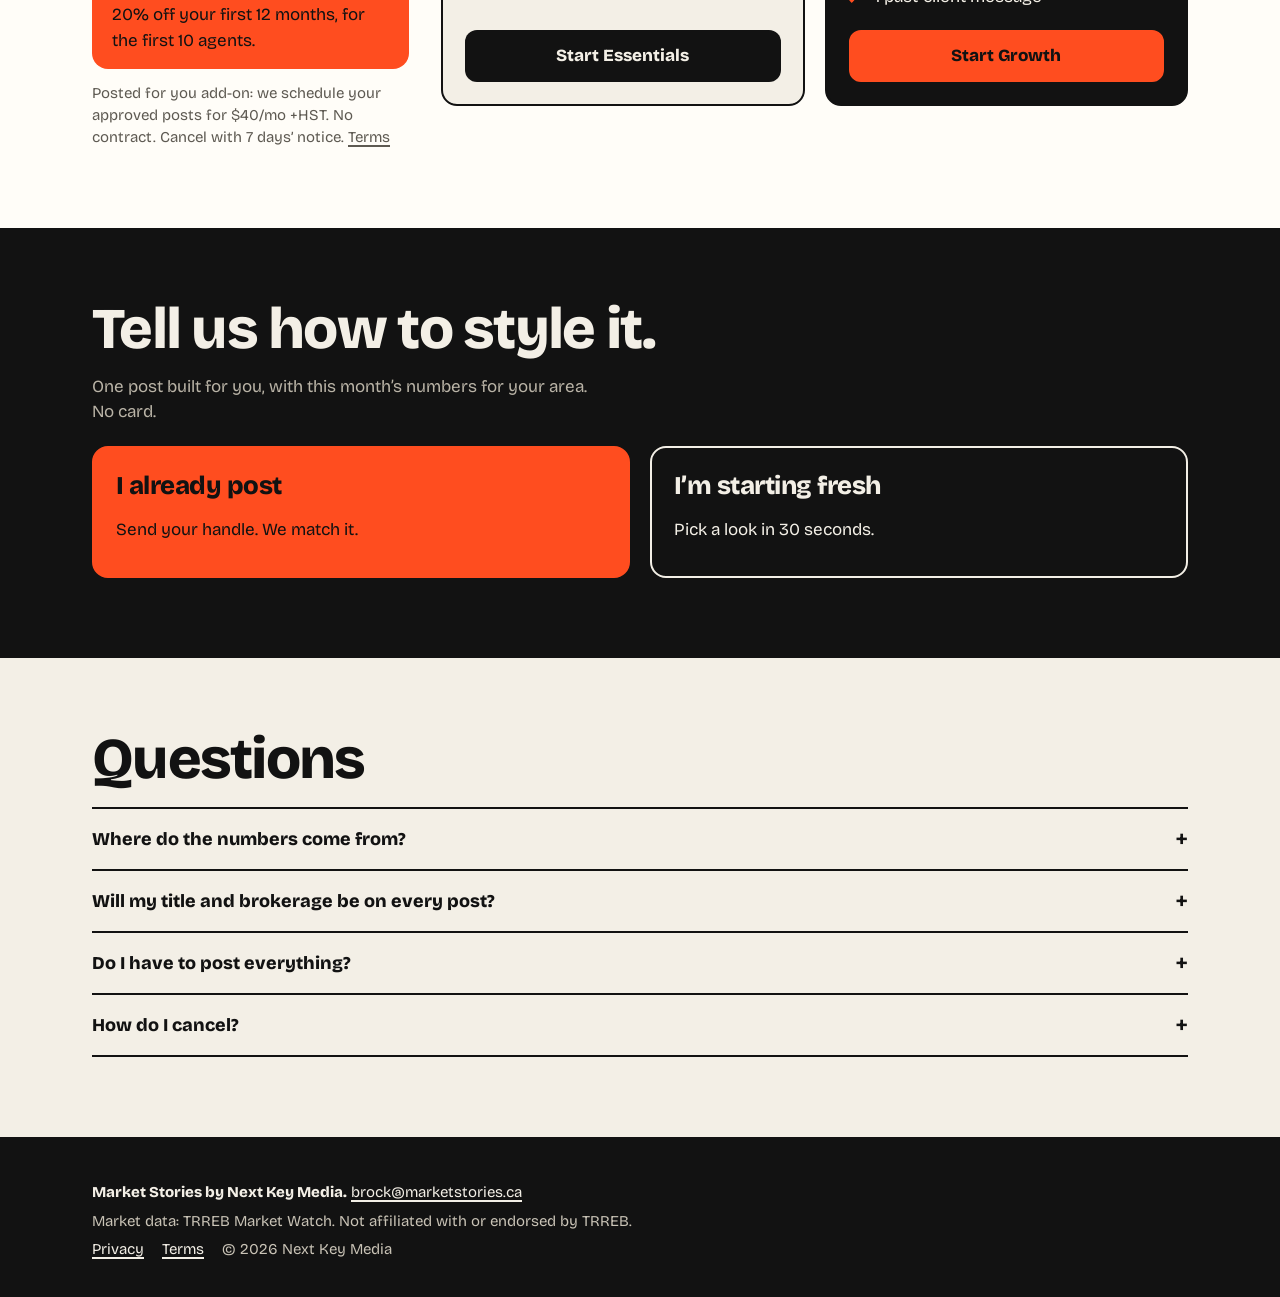
==== commit 4d5003e9: "Site v7.1 redesign Co-Authored-By: Claude Opus 5.5 <noreply@anthropic.com> Claude-Session: https://c" ====
--- a/claim/index.html
+++ b/claim/index.html
@@ -5,7 +5,7 @@
 <meta name="viewport" content="width=device-width, initial-scale=1">
 <script>document.documentElement.classList.remove("no-js")</script>
 <title>Claim your December kit | Market Stories</title>
-<meta name="description" content="Monthly TRREB market posts for GTA agents, in your own colours, type and logo. You approve every post. Free sample.">
+<meta name="description" content="Monthly market posts for GTA agents, built in your colours, type and logo, with TRREB numbers for your area. You approve every post. Free sample.">
 <meta name="robots" content="noindex">
 <link rel="canonical" href="https://marketstories.ca/claim/">
 <meta name="theme-color" content="#F3EFE6">
@@ -14,11 +14,11 @@
 <meta property="og:site_name" content="Market Stories">
 <meta property="og:url" content="https://marketstories.ca/claim/">
 <meta property="og:title" content="Claim your December kit.">
-<meta property="og:description" content="Monthly TRREB market posts for GTA agents, in your own brand.">
+<meta property="og:description" content="Monthly market posts for GTA agents, in your own brand. You approve every post.">
 <meta property="og:image" content="https://marketstories.ca/og-image.png">
 <meta property="og:image:width" content="1200">
 <meta property="og:image:height" content="630">
-<meta property="og:image:alt" content="Market Stories: Your market posts, finally on brand. Two example posts for fictional demo agents.">
+<meta property="og:image:alt" content="Market Stories: example market posts for fictional demo agents.">
 <meta name="twitter:card" content="summary_large_image">
 <link rel="icon" href="/favicon.ico" sizes="any">
 <link rel="icon" href="/favicon-32.svg" type="image/svg+xml">
@@ -26,10 +26,12 @@
 <link rel="manifest" href="/site.webmanifest">
 <link rel="preload" href="/assets/fonts/bricolage-grotesque-latin-800-normal.woff2" as="font" type="font/woff2" crossorigin>
 <link rel="stylesheet" href="/assets/css/site.css">
+<link rel="stylesheet" href="/assets/css/v7.css">
 <script id="ms-config" type="application/json">{"TALLY_FORM_ID": "LD788l", "CONTACT_EMAIL": "brock@marketstories.ca", "VIBES": {"luxury": ["serif", "navy"], "local": ["modern", "sand"], "data": ["bold", "lime"], "minimal": ["modern", "white"]}, "PALETTES": {"navy": ["#1F2A44", "#F6F1E7", "#D4B062"], "forest": ["#1E3B2F", "#F4EFE3", "#D9B26F"], "sand": ["#EFE6D8", "#2E241D", "#B4532F"], "white": ["#FFFFFF", "#14213D", "#2F5BEA"], "blush": ["#262626", "#F7EDE8", "#E8A598"], "lime": ["#0F0F0F", "#F2F2F2", "#C8F560"]}}</script>
 <script src="/assets/js/site.js" defer></script>
+<script src="/assets/js/v7.js" defer></script>
 </head>
-<body>
+<body class="v7">
 <a class="skip" href="#main">Skip to content</a>
 
 <header class="nav" id="top">
@@ -38,7 +40,7 @@
       <img src="/assets/brand/logo-horizontal-light.svg" alt="Market Stories" width="722" height="86">
     </a>
     <nav class="nav__links" aria-label="Main">
-      <a href="#examples">Examples</a><a href="#plans">Pricing</a><a href="#faq">FAQ</a>
+      <a href="#kit">What you get</a><a href="#how">How it works</a><a href="#plans">Pricing</a><a href="#faq">FAQ</a>
     </nav>
     <button class="btn btn--signal btn--sm" type="button" data-choice="Claim: December kit" data-path="claim">Claim kit</button>
   </div>
@@ -46,63 +48,188 @@
 
 <main id="main">
 
-<section class="hero" aria-labelledby="hero-h">
-  <div class="wrap">
-    <h1 id="hero-h">Claim your December kit.</h1>
-  </div>
-  <ul class="swipe" role="list" aria-label="Three example posts for fictional demo agents. Swipe for more." tabindex="0"><li class="swipe__item"><img src="/assets/posts/priya/cover-720.webp" srcset="/assets/posts/priya/cover-360.webp 360w, /assets/posts/priya/cover-720.webp 720w" sizes="(min-width: 960px) 300px, 72vw" width="720" height="900" loading="eager" fetchpriority="high" decoding="async" alt="Fictional demo agent Priya Castellano, Instagram post: GTA · Oct 5,603 Homes sold across the GTA."></li><li class="swipe__item"><img src="/assets/posts/maya/cover-720.webp" srcset="/assets/posts/maya/cover-360.webp 360w, /assets/posts/maya/cover-720.webp 720w" sizes="(min-width: 960px) 300px, 72vw" width="720" height="900" loading="eager" fetchpriority="high" decoding="async" alt="Fictional demo agent Maya Lindqvist, Instagram post: GTA · Oct 5,603 GTA homes sold in October."></li><li class="swipe__item"><img src="/assets/posts/theo/cover-720.webp" srcset="/assets/posts/theo/cover-360.webp 360w, /assets/posts/theo/cover-720.webp 720w" sizes="(min-width: 960px) 300px, 72vw" width="720" height="900" loading="eager" decoding="async" alt="Fictional demo agent Theo Okonkwo, Instagram post: GTA · Oct 5,603 Homes sold across the GTA."></li></ul>
-  <div class="wrap hero__end">
-    <button class="btn btn--signal btn--big" type="button" data-choice="Claim: December kit" data-path="claim">Claim my December kit</button>
+<section class="hx" aria-labelledby="hero-h">
+  <div class="wrap hx__in">
+    <div class="hx__copy">
+      <p class="kick">Monthly market posts for GTA agents</p>
+      <h1 id="hero-h">Claim your December kit.</h1>
+      <p class="hx__lede">Your sample is in. Tell us how to style the rest of the month and we’ll build your kit.</p>
+      <div class="hero__end">
+        <button class="btn btn--signal btn--big" type="button" data-choice="Claim: December kit" data-path="claim">Claim my December kit</button>
     <p class="micro">No card today. We email your payment link. From $69/mo +HST.</p>
-  </div>
-</section>
-
-<section class="examples" id="examples" aria-labelledby="ex-h">
-  <div class="wrap">
-    <h2 id="ex-h">Same numbers. Three looks.</h2>
-  </div>
-  <div class="row"><p class="row__who wrap"><b>Big number</b> <span>Theo Okonkwo</span></p><ul class="swipe" role="list" aria-label="Big number posts for fictional demo agent Theo Okonkwo" tabindex="0"><li class="swipe__item"><img src="/assets/posts/theo/cover-720.webp" srcset="/assets/posts/theo/cover-360.webp 360w, /assets/posts/theo/cover-720.webp 720w" sizes="(min-width: 960px) 300px, 72vw" width="720" height="900" loading="eager" decoding="async" alt="Fictional demo agent Theo Okonkwo, Instagram post: GTA · Oct 5,603 Homes sold across the GTA."></li><li class="swipe__item"><img src="/assets/posts/theo/inner2-720.webp" srcset="/assets/posts/theo/inner2-360.webp 360w, /assets/posts/theo/inner2-720.webp 720w" sizes="(min-width: 960px) 300px, 72vw" width="720" height="900" loading="eager" decoding="async" alt="Fictional demo agent Theo Okonkwo, Instagram post: October 2026 2.7% Lower average GTA price than 2025. October: $1,024,108."></li><li class="swipe__item"><img src="/assets/posts/theo/inner3-720.webp" srcset="/assets/posts/theo/inner3-360.webp 360w, /assets/posts/theo/inner3-720.webp 720w" sizes="(min-width: 960px) 300px, 72vw" width="720" height="900" loading="eager" decoding="async" alt="Fictional demo agent Theo Okonkwo, Instagram post: October 2026 7.9% Fewer GTA sales than October 2025. October: 5,603."></li><li class="swipe__item"><img src="/assets/posts/theo/close-720.webp" srcset="/assets/posts/theo/close-360.webp 360w, /assets/posts/theo/close-720.webp 720w" sizes="(min-width: 960px) 300px, 72vw" width="720" height="900" loading="eager" decoding="async" alt="Fictional demo agent Theo Okonkwo, Instagram post: Numbers move every month. Follow along."></li></ul></div>
-  <div class="row"><p class="row__who wrap"><b>One sentence</b> <span>Maya Lindqvist</span></p><ul class="swipe" role="list" aria-label="One sentence posts for fictional demo agent Maya Lindqvist" tabindex="0"><li class="swipe__item"><img src="/assets/posts/maya/cover-720.webp" srcset="/assets/posts/maya/cover-360.webp 360w, /assets/posts/maya/cover-720.webp 720w" sizes="(min-width: 960px) 300px, 72vw" width="720" height="900" loading="eager" decoding="async" alt="Fictional demo agent Maya Lindqvist, Instagram post: GTA · Oct 5,603 GTA homes sold in October."></li><li class="swipe__item"><img src="/assets/posts/maya/inner2-720.webp" srcset="/assets/posts/maya/inner2-360.webp 360w, /assets/posts/maya/inner2-720.webp 720w" sizes="(min-width: 960px) 300px, 72vw" width="720" height="900" loading="eager" decoding="async" alt="Fictional demo agent Maya Lindqvist, Instagram post: October 2026 GTA sales down 7.9% from last October. October: 5,603."></li><li class="swipe__item"><img src="/assets/posts/maya/inner3-720.webp" srcset="/assets/posts/maya/inner3-360.webp 360w, /assets/posts/maya/inner3-720.webp 720w" sizes="(min-width: 960px) 300px, 72vw" width="720" height="900" loading="eager" decoding="async" alt="Fictional demo agent Maya Lindqvist, Instagram post: October 2026 14,173 new GTA listings in October. Down 11.9% on 2025."></li><li class="swipe__item"><img src="/assets/posts/maya/close-720.webp" srcset="/assets/posts/maya/close-360.webp 360w, /assets/posts/maya/close-720.webp 720w" sizes="(min-width: 960px) 300px, 72vw" width="720" height="900" loading="eager" decoding="async" alt="Fictional demo agent Maya Lindqvist, Instagram post: Wondering what this means for you? Let&#x27;s chat."></li></ul></div>
-  <div class="row"><p class="row__who wrap"><b>Split number</b> <span>Priya Castellano</span></p><ul class="swipe" role="list" aria-label="Split number posts for fictional demo agent Priya Castellano" tabindex="0"><li class="swipe__item"><img src="/assets/posts/priya/cover-720.webp" srcset="/assets/posts/priya/cover-360.webp 360w, /assets/posts/priya/cover-720.webp 720w" sizes="(min-width: 960px) 300px, 72vw" width="720" height="900" loading="eager" decoding="async" alt="Fictional demo agent Priya Castellano, Instagram post: GTA · Oct 5,603 Homes sold across the GTA."></li><li class="swipe__item"><img src="/assets/posts/priya/inner2-720.webp" srcset="/assets/posts/priya/inner2-360.webp 360w, /assets/posts/priya/inner2-720.webp 720w" sizes="(min-width: 960px) 300px, 72vw" width="720" height="900" loading="eager" decoding="async" alt="Fictional demo agent Priya Castellano, Instagram post: October 2026 14,173 New GTA listings, October. Down 11.9% on 2025."></li><li class="swipe__item"><img src="/assets/posts/priya/inner3-720.webp" srcset="/assets/posts/priya/inner3-360.webp 360w, /assets/posts/priya/inner3-720.webp 720w" sizes="(min-width: 960px) 300px, 72vw" width="720" height="900" loading="eager" decoding="async" alt="Fictional demo agent Priya Castellano, Instagram post: October 2026 $1,024,108 Average GTA sale price. 2.7% below 2025."></li><li class="swipe__item"><img src="/assets/posts/priya/close-720.webp" srcset="/assets/posts/priya/close-360.webp 360w, /assets/posts/priya/close-720.webp 720w" sizes="(min-width: 960px) 300px, 72vw" width="720" height="900" loading="eager" decoding="async" alt="Fictional demo agent Priya Castellano, Instagram post: Same city, different street. Ask me about yours."></li></ul></div>
-  <div class="wrap"><p class="micro">Fictional agents. Real TRREB-area figures. Source: TRREB Market Watch, October 2026.</p></div>
+      </div>
+    </div>
+    <div class="hx__stage">
+      <div class="hx__pair">
+      <figure class="phone phone--front">
+      <div class="phone__scr">
+        <div class="ig__top"><span class="ig__av" aria-hidden="true">RM</span><span class="ig__who"><b>Rohan Mehta</b><small>Example agent</small></span></div>
+        <ul class="ig__car" role="list" tabindex="0" aria-label="Example carousel for fictional agent Rohan Mehta. Swipe for more."><li><img src="/assets/v7/rohan-1-720.webp" srcset="/assets/v7/rohan-1-400.webp 400w, /assets/v7/rohan-1-720.webp 720w" sizes="(min-width: 960px) 290px, 60vw" width="720" height="900" loading="eager" fetchpriority="high" decoding="async" alt="Example post for fictional agent Rohan Mehta, slide 1 of 5: Is Brampton still a buyer’s market? 4.6 months of inventory, down from 5.2 a year ago."></li><li><img src="/assets/v7/rohan-2-720.webp" srcset="/assets/v7/rohan-2-400.webp 400w, /assets/v7/rohan-2-720.webp 720w" sizes="(min-width: 960px) 290px, 60vw" width="720" height="900" loading="eager" decoding="async" alt="Example post for fictional agent Rohan Mehta, slide 2 of 5: New listings fell hard while sales barely moved: new listings down 24.5 percent, sales down 7.4 percent."></li><li><img src="/assets/v7/rohan-3-720.webp" srcset="/assets/v7/rohan-3-400.webp 400w, /assets/v7/rohan-3-720.webp 720w" sizes="(min-width: 960px) 290px, 60vw" width="720" height="900" loading="eager" decoding="async" alt="Example post for fictional agent Rohan Mehta, slide 3 of 5: One year, two piles of homes for sale: 2,193 in October 2025, 1,617 in October 2026."></li><li><img src="/assets/v7/rohan-4-720.webp" srcset="/assets/v7/rohan-4-400.webp 400w, /assets/v7/rohan-4-720.webp 720w" sizes="(min-width: 960px) 290px, 60vw" width="720" height="900" loading="eager" decoding="async" alt="Example post for fictional agent Rohan Mehta, slide 4 of 5: What buyers paid against asking: 98 percent, 30 days on market on average."></li><li><img src="/assets/v7/rohan-5-720.webp" srcset="/assets/v7/rohan-5-400.webp 400w, /assets/v7/rohan-5-720.webp 720w" sizes="(min-width: 960px) 290px, 60vw" width="720" height="900" loading="eager" decoding="async" alt="Example post for fictional agent Rohan Mehta, slide 5 of 5: Been refreshing Brampton listings all fall? Send this to your house-hunting partner."></li></ul>
+        <div class="ig__bar"><svg viewBox="0 0 24 24" aria-hidden="true"><path d="M12 20s-7-4.4-7-10a4 4 0 0 1 7-2.6A4 4 0 0 1 19 10c0 5.6-7 10-7 10z"/></svg><svg viewBox="0 0 24 24" aria-hidden="true"><path d="M4 19l1.6-4.2A7.5 7.5 0 1 1 9 18.4z"/></svg><svg viewBox="0 0 24 24" aria-hidden="true"><path d="M21 4L3 11l7 2 2 7z"/></svg><svg class="ig__save" viewBox="0 0 24 24" aria-hidden="true"><path d="M6 3h12v18l-6-5-6 5z"/></svg><span class="ig__dots" aria-hidden="true"><i></i><i></i><i></i><i></i><i></i></span></div>
+      </div>
+      <figcaption><b>Bold data look.</b> Rohan Mehta, Sales Representative, Quillbrook Realty Inc., Brokerage (fictional)</figcaption>
+    </figure>
+      <figure class="phone phone--back">
+      <div class="phone__scr">
+        <div class="ig__top"><span class="ig__av" aria-hidden="true">AO</span><span class="ig__who"><b>Amara Osei</b><small>Example agent</small></span></div>
+        <ul class="ig__car" role="list" tabindex="0" aria-label="Example carousel for fictional agent Amara Osei. Swipe for more."><li><img src="/assets/v7/amara-1-720.webp" srcset="/assets/v7/amara-1-400.webp 400w, /assets/v7/amara-1-720.webp 720w" sizes="(min-width: 960px) 290px, 60vw" width="720" height="900" loading="eager" decoding="async" alt="Example post for fictional agent Amara Osei, slide 1 of 5: Brampton’s for-sale shelf got thinner. Slope chart of sales and new listings since October 2025."></li><li><img src="/assets/v7/amara-2-720.webp" srcset="/assets/v7/amara-2-400.webp 400w, /assets/v7/amara-2-720.webp 720w" sizes="(min-width: 960px) 290px, 60vw" width="720" height="900" loading="eager" decoding="async" alt="Example post for fictional agent Amara Osei, slide 2 of 5: 1,617 homes were for sale in Brampton when October closed, down from 2,193 a year earlier."></li><li><img src="/assets/v7/amara-3-720.webp" srcset="/assets/v7/amara-3-400.webp 400w, /assets/v7/amara-3-720.webp 720w" sizes="(min-width: 960px) 290px, 60vw" width="720" height="900" loading="eager" decoding="async" alt="Example post for fictional agent Amara Osei, slide 3 of 5: New listings fell three times faster than sales: 435 sales, down 7.4 percent; 960 new listings, down 24.5 percent."></li><li><img src="/assets/v7/amara-4-720.webp" srcset="/assets/v7/amara-4-400.webp 400w, /assets/v7/amara-4-720.webp 720w" sizes="(min-width: 960px) 290px, 60vw" width="720" height="900" loading="eager" decoding="async" alt="Example post for fictional agent Amara Osei, slide 4 of 5: 4.6 months of inventory, down from 5.2. 98 percent of asking price and 30 days on market, on average."></li><li><img src="/assets/v7/amara-5-720.webp" srcset="/assets/v7/amara-5-400.webp 400w, /assets/v7/amara-5-720.webp 720w" sizes="(min-width: 960px) 290px, 60vw" width="720" height="900" loading="eager" decoding="async" alt="Example post for fictional agent Amara Osei, slide 5 of 5: Planning a move in 2027? Let’s talk about your home type."></li></ul>
+        <div class="ig__bar"><svg viewBox="0 0 24 24" aria-hidden="true"><path d="M12 20s-7-4.4-7-10a4 4 0 0 1 7-2.6A4 4 0 0 1 19 10c0 5.6-7 10-7 10z"/></svg><svg viewBox="0 0 24 24" aria-hidden="true"><path d="M4 19l1.6-4.2A7.5 7.5 0 1 1 9 18.4z"/></svg><svg viewBox="0 0 24 24" aria-hidden="true"><path d="M21 4L3 11l7 2 2 7z"/></svg><svg class="ig__save" viewBox="0 0 24 24" aria-hidden="true"><path d="M6 3h12v18l-6-5-6 5z"/></svg><span class="ig__dots" aria-hidden="true"><i></i><i></i><i></i><i></i><i></i></span></div>
+      </div>
+      <figcaption><b>Quiet editorial look.</b> Amara Osei, Sales Representative, Ashgrove Realty Inc., Brokerage (fictional)</figcaption>
+    </figure>
+      </div>
+      <p class="hx__note">Same Brampton numbers, two fictional agents, two looks. Source: TRREB Market Watch, October 2026. Not affiliated with or endorsed by TRREB.</p>
+    </div>
+  </div>
+</section>
+
+<section class="ba" id="examples" aria-labelledby="ba-h">
+  <div class="wrap">
+    <h2 id="ba-h">One photo gets scrolled past. A carousel gets&nbsp;saved.</h2>
+    <div class="ba__grid">
+      <figure class="ba__side ba__side--before">
+        <p class="ba__tag">Before</p>
+        <div class="tired">
+          <div class="tired__top"><span class="ig__av ig__av--grey" aria-hidden="true">A</span><b>An agent</b></div>
+          <svg class="tired__img" viewBox="0 0 400 400" role="img" aria-label="A dim, flat phone photo of a house">
+  <rect width="400" height="400" fill="#B9B6AE"/><rect y="270" width="400" height="130" fill="#9C998F"/>
+  <path d="M80 270V170l120-80 120 80v100z" fill="#A7A39A"/><path d="M60 180l140-95 140 95" fill="none" stroke="#8E8A80" stroke-width="14"/>
+  <rect x="110" y="190" width="54" height="46" fill="#C9C6BE"/><rect x="236" y="190" width="54" height="46" fill="#C9C6BE"/>
+  <rect x="180" y="210" width="40" height="60" fill="#8E8A80"/><rect width="400" height="400" fill="#fff" opacity=".12"/>
+</svg>
+          <p class="tired__cap"><b>3 likes</b> Just listed! Call me for details.</p>
+        </div>
+        <figcaption>One photo and no reason to stop.</figcaption>
+      </figure>
+      <figure class="ba__side ba__side--after">
+        <p class="ba__tag ba__tag--on">With Market Stories</p>
+        <ul class="fan" role="list"><li class="fan__edge fan__edge--2" aria-hidden="true"></li><li class="fan__edge fan__edge--1" aria-hidden="true"></li><li class="fan__front"><img src="/assets/v7/rohan-2-720.webp" srcset="/assets/v7/rohan-2-400.webp 400w, /assets/v7/rohan-2-720.webp 720w" sizes="(min-width: 960px) 240px, 40vw" width="720" height="900" loading="lazy" decoding="async" alt="Fictional agent Rohan Mehta, carousel slide 2 of 5: New listings fell hard while sales barely moved: new listings down 24.5 percent, sales down 7.4 percent."></li></ul>
+        <figcaption>A local number and what it means, in your brand.</figcaption>
+      </figure>
+    </div>
+    <div class="ba__stat">
+      <p class="fig">9x</p>
+      <p><b>the saves of single-image posts.</b> People keep carousels and come back to them.</p>
+      <p class="src">Source: Metricool 2026 Instagram Study.</p>
+    </div>
+  </div>
+</section>
+
+<section class="kit" id="kit" aria-labelledby="kit-h">
+  <div class="wrap">
+    <h2 id="kit-h">What you get every month.</h2>
+    <p class="sec__lede">Built for you each month, in your colours, type and logo.</p>
+    <div class="bento">
+      <article class="bt bt--posts">
+        <div class="bt__txt"><h3>Carousel posts</h3><p>4 on Essentials, 8 on Growth: market update, rates, a tip, a local&nbsp;post.</p></div>
+        <ul class="bt__stack" role="list">
+          <li><img src="/assets/v7/simran-3-720.webp" srcset="/assets/v7/simran-3-400.webp 400w, /assets/v7/simran-3-720.webp 720w" sizes="(min-width: 960px) 220px, 38vw" width="720" height="900" loading="lazy" decoding="async" alt="Example slide, fictional agent Simran Dhillon: sellers pulled back far more than buyers did. New listings down 24.5 percent, sales down 7.4 percent."></li>
+          <li><img src="/assets/v7/simran-4-720.webp" srcset="/assets/v7/simran-4-400.webp 400w, /assets/v7/simran-4-720.webp 720w" sizes="(min-width: 960px) 220px, 38vw" width="720" height="900" loading="lazy" decoding="async" alt="Example slide, fictional agent Simran Dhillon: 4.6 months of inventory, it was 5.2 a year ago."></li>
+          <li><img src="/assets/v7/amara-2-720.webp" srcset="/assets/v7/amara-2-400.webp 400w, /assets/v7/amara-2-720.webp 720w" sizes="(min-width: 960px) 220px, 38vw" width="720" height="900" loading="lazy" decoding="async" alt="Example slide, fictional agent Amara Osei: 1,617 homes for sale in Brampton when October closed."></li>
+        </ul>
+        <p class="bt__who">On every slide: Simran Dhillon, Sales Representative, Kestrel Realty Inc., Brokerage; Amara Osei, Sales Representative, Ashgrove Realty Inc., Brokerage (fictional).</p>
+      </article>
+      <article class="bt bt--cap">
+        <h3>Captions, written for you</h3>
+        <div class="capcard">
+          <p><b>Rohan Mehta</b> Brampton has 4.6 months of homes for sale. A year ago it was 5.2. Buying this winter? Ask me what that means on your street.</p>
+          <p class="capcard__src">Source: TRREB Market Watch, October 2026</p>
+        </div>
+        <div class="capcard capcard--short">
+          <p class="capcard__k">Short version</p>
+          <p>4.6 months of homes for sale in Brampton, down from 5.2. Let’s talk about your move.</p>
+          <p class="capcard__src">Source: TRREB Market Watch, October 2026</p>
+        </div>
+        <p class="bt__foot">In your voice. Edit anything you like.</p>
+      </article>
+      <article class="bt bt--reel">
+        <p class="pill">Growth</p>
+        <h3>A Reel script</h3>
+        <div class="tele" aria-label="Example Reel script">
+          <p><span>Hook</span> Is Brampton still a buyer’s market?</p>
+          <p><span>Number</span> 4.6 months of homes for sale.</p>
+          <p><span>Your take</span> What that means on your street.</p>
+        </div>
+        <p class="bt__foot">About 45 seconds, filmed on your phone.</p>
+      </article>
+      <article class="bt bt--msg">
+        <p class="pill">Growth</p>
+        <h3>A past-client message</h3>
+        <p class="bubble">Hi Sam, quick Brampton update: fewer homes came up for sale this fall than last year. Want me to check your street?</p>
+        <p class="bt__foot">Sent by you, from your own phone.</p>
+      </article>
+      <article class="bt bt--brand">
+        <h3>Your brand, every time</h3>
+        <div class="brandrow" aria-hidden="true"><span class="sw sw--1"></span><span class="sw sw--2"></span><span class="sw sw--3"></span><span class="aa">Aa</span></div>
+        <p>Your colours, type and logo, with your title and brokerage as registered.</p>
+        <p class="regbar" aria-label="Example compliance line"><b>Rohan Mehta</b>, Sales Representative<br>Quillbrook Realty Inc., Brokerage</p>
+      </article>
+      <article class="bt bt--ok">
+        <h3>You approve first</h3>
+        <div class="okmock" aria-hidden="true">
+          <div class="okmock__row"><img src="/assets/v7/rohan-1-720.webp" srcset="/assets/v7/rohan-1-400.webp 400w, /assets/v7/rohan-1-720.webp 720w" sizes="64px" width="720" height="900" loading="lazy" decoding="async" alt=""><p><b>November kit</b><br>8 posts, ready to review</p></div>
+          <p class="okbtn">Approve all</p>
+          <p class="okbtn okbtn--ghost">Change a post</p>
+        </div>
+        <p>Approve the month in one tap, or change any post first.</p>
+      </article>
+    </div>
+    <p class="fine">Fictional example agents. Source: TRREB Market Watch, October 2026. Not affiliated with or endorsed by TRREB.</p>
+  </div>
+</section>
+
+<section class="how" id="how" aria-labelledby="how-h">
+  <div class="wrap">
+    <h2 id="how-h">Three steps to your first kit.</h2>
+    <ol class="steps3">
+      <li><span class="steps3__n" aria-hidden="true">1</span><h3>Pick a plan.</h3><p>Essentials or Growth. Pay by card. No contract.</p></li>
+      <li><span class="steps3__n" aria-hidden="true">2</span><h3>Tell us your look.</h3><p>A short form: your handle, title, brokerage, areas and logo.</p></li>
+      <li><span class="steps3__n" aria-hidden="true">3</span><h3>Get your first kit.</h3><p>Review it, ask for changes, approve. Then it arrives every&nbsp;month.</p></li>
+    </ol>
+  </div>
+</section>
+
+<section class="plans" id="plans" aria-labelledby="plans-h">
+  <div class="wrap">
+    <h2 id="plans-h">Pick your plan.</h2>
+    <div class="founding">
+      <p class="founding__h">Founding 10: 20% off your first year.</p>
+      <p>Use code FOUNDER at checkout. 20% off your first 12 months, for the first 10 agents.</p>
+    </div>
+    <div class="plans__grid">
+      <article class="plan" aria-labelledby="p-essentials">
+        <h3 id="p-essentials">Essentials</h3>
+        <p class="plan__price"><span>$69</span>/mo <small>+HST</small></p>
+        <p class="plan__fd">$55.20/mo with code FOUNDER</p>
+        <ul><li>4 posts a month</li><li>Your colours, type and logo</li><li>You approve every post</li></ul>
+        <a class="btn btn--ink btn--block" href="https://buy.stripe.com/aFa5kC6isdZq4bh0Pl7kc0X">Start Essentials</a>
+      </article>
+      <article class="plan plan--hot" aria-labelledby="p-growth">
+        <h3 id="p-growth">Growth</h3><p class="plan__tag">Recommended</p>
+        <p class="plan__price"><span>$149</span>/mo <small>+HST</small></p>
+        <p class="plan__fd">$119.20/mo with code FOUNDER</p>
+        <ul><li>Everything in Essentials, plus…</li><li>8 posts a month</li><li>1 reel script</li><li>1 past-client message</li></ul>
+        <a class="btn btn--signal btn--block" href="https://buy.stripe.com/00wcN4gX6f3u8rxeGb7kc0Y">Start Growth</a>
+      </article>
+    </div>
+    <p class="micro">Posted for you add-on: we schedule your approved posts for $40/mo +HST. No contract. Cancel with 7 days’ notice. <a href="/terms.html">Terms</a></p>
+  </div>
 </section>
 
 <section class="ways" id="start" aria-labelledby="ways-h">
   <div class="wrap">
     <h2 id="ways-h">Tell us how to style it.</h2>
+    <p class="ways__lede">One post built for you, with this month’s numbers for your area. No card.</p>
     <div class="ways__grid">
       <button class="way way--signal" type="button" data-choice="Claim: December kit" data-path="feed">
         <span class="way__tag">I already post</span>
         <span class="way__line">Send your handle. We match it.</span>
-        <span class="way__go" aria-hidden="true">→</span>
       </button>
       <button class="way" type="button" data-open="vibe-dialog">
         <span class="way__tag">I’m starting fresh</span>
         <span class="way__line">Pick a look in 30 seconds.</span>
-        <span class="way__go" aria-hidden="true">→</span>
       </button>
     </div>
-  </div>
-</section>
-
-<section class="plans" id="plans" aria-labelledby="plans-h">
-  <div class="wrap">
-    <h2 id="plans-h">One flat price a month.</h2>
-    <div class="plans__grid">
-      <article class="plan" aria-labelledby="p-essentials">
-        <h3 id="p-essentials">Essentials</h3>
-        <p class="plan__price"><span>$69</span>/mo <small>+HST</small></p>
-        <ul><li>4 posts a month</li><li>Your colours, type and logo</li><li>You approve every post</li></ul>
-        <a class="btn btn--ink btn--block" href="https://buy.stripe.com/aFa5kC6isdZq4bh0Pl7kc0X">Start Essentials</a>
-      </article>
-      <article class="plan" aria-labelledby="p-growth">
-        <h3 id="p-growth">Growth</h3>
-        <p class="plan__price"><span>$149</span>/mo <small>+HST</small></p>
-        <ul><li>Everything in Essentials, plus…</li><li>8 posts a month, not 4</li><li>1 reel script</li><li>1 past-client message</li></ul>
-        <a class="btn btn--ink btn--block" href="https://buy.stripe.com/00wcN4gX6f3u8rxeGb7kc0Y">Start Growth</a>
-      </article>
-    </div>
-    <p class="micro">Every plan starts with a free sample. Posted for you add-on: $40/mo +HST. Cancel with 7 days’ notice. <a href="/terms.html">Terms</a></p>
   </div>
 </section>
 
@@ -110,7 +237,8 @@
   <div class="wrap">
     <h2 id="faq-h">Questions</h2>
     <details><summary>Where do the numbers come from?</summary><p>TRREB’s monthly Market Watch report. Every post with a figure carries the line “Source: TRREB Market Watch, [Month Year]”.</p></details>
-    <details><summary>Will my title and brokerage be on every post?</summary><p>Yes, exactly as registered, on every post. Ontario advertising rules ask for it, so it’s built into every layout.</p></details>
+    <details><summary>Will my title and brokerage be on every post?</summary><p>Yes, exactly as registered. Ontario advertising rules ask for it, so it’s built into every layout.</p></details>
+    <details><summary>Do I have to post everything?</summary><p>No. You can skip or change any post, and nothing is used until you approve it.</p></details>
     <details><summary>How do I cancel?</summary><p>Give us 7 days’ notice before your next billing date and you won’t be billed again. Email <a href="mailto:brock@marketstories.ca">brock@marketstories.ca</a>.</p></details>
   </div>
 </section>
@@ -123,7 +251,7 @@
     <div class="footer__legal">
       <p><strong>Market Stories by Next Key Media.</strong> <a href="mailto:brock@marketstories.ca">brock@marketstories.ca</a></p>
       <p class="muted">Market data: TRREB Market Watch. Not affiliated with or endorsed by TRREB.</p>
-      <p class="muted"><a href="/privacy.html">Privacy</a> · <a href="/terms.html">Terms</a> · © 2026 Next Key Media</p>
+      <p class="muted footer__links"><a href="/privacy.html">Privacy</a> <a href="/terms.html">Terms</a> <span>© 2026 Next Key Media</span></p>
     </div>
   </div>
 </footer>
@@ -131,11 +259,11 @@
   <form method="dialog" class="pick__in">
     <h2 id="pick-h">Pick a look.</h2>
     <div class="pick__grid">
-    <div class="pv pv--empty" aria-live="polite"><p class="pv__k">GTA · Oct</p><p class="pv__n">5,603</p><p class="pv__l">Homes sold across the GTA.</p><p class="pv__hint">Your look shows here as you pick.</p></div>
+    <div class="pv pv--empty" aria-live="polite"><p class="pv__k">GTA, Oct</p><p class="pv__n">5,603</p><p class="pv__l">Homes sold across the GTA.</p><p class="pv__hint">Your look shows here as you pick.</p></div>
     <div class="pick__opts">
     <fieldset><legend>Feel</legend><div class="chips" data-key="vibe"><button type="button" class="chip" data-v="luxury" aria-pressed="false">Luxury</button><button type="button" class="chip" data-v="local" aria-pressed="false">Friendly local</button><button type="button" class="chip" data-v="data" aria-pressed="false">Bold data</button><button type="button" class="chip" data-v="minimal" aria-pressed="false">Minimal</button></div></fieldset>
     <fieldset><legend>Type</legend><div class="chips" data-key="font"><button type="button" class="chip chip--serif" data-v="serif" aria-pressed="false">Classic serif</button><button type="button" class="chip chip--modern" data-v="modern" aria-pressed="false">Clean modern</button><button type="button" class="chip chip--bold" data-v="bold" aria-pressed="false">Bold</button></div></fieldset>
-    <fieldset><legend>Colours</legend><div class="chips" data-key="palette"><button type="button" class="chip chip--sw" data-v="navy" aria-pressed="false"><i style="background:#1F2A44"></i><i style="background:#D4B062"></i><span class="sr">Navy and gold</span></button><button type="button" class="chip chip--sw" data-v="forest" aria-pressed="false"><i style="background:#1E3B2F"></i><i style="background:#D9B26F"></i><span class="sr">Forest and cream</span></button><button type="button" class="chip chip--sw" data-v="sand" aria-pressed="false"><i style="background:#EFE6D8"></i><i style="background:#B4532F"></i><span class="sr">Sand and terracotta</span></button><button type="button" class="chip chip--sw" data-v="white" aria-pressed="false"><i style="background:#FFFFFF"></i><i style="background:#2F5BEA"></i><span class="sr">White and cobalt</span></button><button type="button" class="chip chip--sw" data-v="blush" aria-pressed="false"><i style="background:#262626"></i><i style="background:#E8A598"></i><span class="sr">Charcoal and blush</span></button><button type="button" class="chip chip--sw" data-v="lime" aria-pressed="false"><i style="background:#0F0F0F"></i><i style="background:#C8F560"></i><span class="sr">Black and lime</span></button></div></fieldset>
+    <fieldset><legend>Colours</legend><div class="chips" data-key="palette"><button type="button" class="chip chip--sw" data-v="navy" aria-pressed="false"><i style="background:var(--pal-navy-bg)"></i><i style="background:var(--pal-navy-ac)"></i><span class="sr">Navy and gold</span></button><button type="button" class="chip chip--sw" data-v="forest" aria-pressed="false"><i style="background:var(--pal-forest-bg)"></i><i style="background:var(--pal-forest-ac)"></i><span class="sr">Forest and cream</span></button><button type="button" class="chip chip--sw" data-v="sand" aria-pressed="false"><i style="background:var(--pal-sand-bg)"></i><i style="background:var(--pal-sand-ac)"></i><span class="sr">Sand and terracotta</span></button><button type="button" class="chip chip--sw" data-v="white" aria-pressed="false"><i style="background:var(--pal-white-bg)"></i><i style="background:var(--pal-white-ac)"></i><span class="sr">White and cobalt</span></button><button type="button" class="chip chip--sw" data-v="blush" aria-pressed="false"><i style="background:var(--pal-blush-bg)"></i><i style="background:var(--pal-blush-ac)"></i><span class="sr">Charcoal and blush</span></button><button type="button" class="chip chip--sw" data-v="lime" aria-pressed="false"><i style="background:var(--pal-lime-bg)"></i><i style="background:var(--pal-lime-ac)"></i><span class="sr">Black and lime</span></button></div></fieldset>
     </div>
     </div>
     <button class="btn btn--signal btn--block" type="button" data-choice="Claim: December kit" data-path="vibe" disabled>Continue</button>
--- a/assets/css/site.css
+++ b/assets/css/site.css
@@ -76,7 +76,7 @@
 .swipe__item { scroll-snap-align: start; border-radius: 10px; overflow: hidden; box-shadow: 0 1px 2px rgba(0, 0, 0, .08), 0 8px 24px rgba(0, 0, 0, .08); background: #ddd; }
 .swipe__item img { width: 100%; aspect-ratio: 4 / 5; object-fit: cover; }
 
-.examples { background: #fff; }
+.examples { background: var(--card); }
 .examples h2 { margin-bottom: 0; }
 .row { margin-top: 34px; }
 .row__who { display: flex; gap: 10px; align-items: baseline; margin-bottom: 12px; font-size: 1.0625rem; }
@@ -97,7 +97,7 @@
 /* Pricing: two cards */
 .plans h2 { margin-bottom: 24px; }
 .plans__grid { display: grid; gap: 14px; }
-.plan { background: #fff; border: 2px solid var(--ink); border-radius: var(--r); padding: 22px; display: flex; flex-direction: column; }
+.plan { background: var(--card); border: 2px solid var(--ink); border-radius: var(--r); padding: 22px; display: flex; flex-direction: column; }
 .plan h3 { font-family: var(--mono); font-size: 1rem; text-transform: uppercase; letter-spacing: .06em; font-weight: 500; }
 .plan__price { margin: 6px 0 14px; color: var(--stone); font-size: 1.0625rem; }
 .plan__price span { font-size: 3rem; font-weight: 800; color: var(--ink); letter-spacing: -.03em; line-height: 1; }
@@ -139,7 +139,7 @@
 .pick legend { font-family: var(--mono); font-size: .8125rem; text-transform: uppercase; letter-spacing: .08em; color: var(--stone); margin-bottom: 8px; }
 .pick__x { position: absolute; top: 10px; right: 10px; width: 48px; height: 48px; border: 0; background: transparent; font-size: 2rem; cursor: pointer; color: var(--ink); }
 .chips { display: flex; flex-wrap: wrap; gap: 8px; }
-.chip { min-height: 46px; padding: 0 16px; border: 2px solid var(--ink); border-radius: 999px; background: #fff; color: var(--ink); font: 700 1rem var(--sans); cursor: pointer; }
+.chip { min-height: 46px; padding: 0 16px; border: 2px solid var(--ink); border-radius: 999px; background: var(--card); color: var(--ink); font: 700 1rem var(--sans); cursor: pointer; }
 .chip[aria-pressed="true"] { background: var(--ink); color: var(--paper); }
 .chip--serif { font-family: "Playfair Display", Georgia, serif; }
 .chip--modern { font-family: "Manrope", var(--sans); }
@@ -226,3 +226,21 @@
   .hero > .hero__end { grid-area: end; margin-top: 32px; padding: 0; flex-direction: column; align-items: flex-start; gap: 14px; }
 }
 @media (prefers-reduced-motion: reduce) { html { scroll-behavior: auto; } .btn, .way__go { transition: none; } }
+
+/* v6.5 hero: two side-by-side choices (free sample / start now). Mobile first, equal columns from 320px. */
+.choose { display: grid; grid-template-columns: 1fr 1fr; gap: 12px; width: 100%; }
+.choose__opt { display: flex; flex-direction: column; gap: 8px; min-width: 0; }
+.choose .btn { min-height: 56px; padding: 0 10px; font-size: 1.0625rem; white-space: nowrap; }
+.choose__note { font-size: .875rem; line-height: 1.35; color: var(--stone); text-align: center; }
+@media (max-width: 359px) { .choose .btn { font-size: .9375rem; padding: 0 6px; } }
+@media (min-width: 720px) { .choose { max-width: 560px; gap: 16px; } .choose .btn { min-height: 60px; font-size: 1.1875rem; } .choose__note { font-size: .9375rem; } }
+@media (min-width: 960px) { .hero > .hero__end .choose { max-width: 540px; } }
+
+/* v6.5 /welcome/ after Stripe checkout */
+.page--welcome h2 { margin-top: 1.8em; }
+.onb { margin-top: 16px; }
+.onb--mail { background: var(--card); border: 2px solid var(--ink); border-radius: var(--r); padding: 20px; }
+
+.steps { padding-left: 1.4em; }
+.steps li { margin-bottom: .7em; }
+.choose__note span { display: inline-block; }
--- a/assets/css/v7.css
+++ b/assets/css/v7.css
@@ -0,0 +1,224 @@
+/* Market Stories site v7 (2026-11-19). Loads after site.css. House tokens per DESIGN.md s4.1, s5.1.
+   Orange text on light grounds uses Signal Deep; Signal is for fills with Ink on top. Mono only for figures and sources. */
+
+:root { --card: #FFFDF8; --pal-navy-bg: #1F2A44; --pal-navy-ac: #D4B062; --pal-forest-bg: #1E3B2F; --pal-forest-ac: #D9B26F; --pal-sand-bg: #EFE6D8; --pal-sand-ac: #B4532F; --pal-white-bg: #FFFFFF; --pal-white-ac: #2F5BEA; --pal-blush-bg: #262626; --pal-blush-ac: #E8A598; --pal-lime-bg: #0F0F0F; --pal-lime-ac: #C8F560;
+  --sw-1: #1F2A44; --sw-2: #C9A14A; --sw-3: #F1EFEA;
+  --deep: #C8330C; --night: #15203A; --ink-2: #1D1D1D; --ink-line: #2F2F2F; --mute-d: #B9B3A6; --text-2: #34322D; }
+body.v7 { background: var(--paper); }
+.v7 h1 { font-size: clamp(2.6rem, 11.4vw, 5.4rem); max-width: 11ch; line-height: .98; }
+.v7 h2 { font-size: clamp(2rem, 8.6vw, 3.6rem); line-height: 1.02; max-width: 15ch; }
+.kick { display: inline-flex; align-items: center; gap: 10px; font-weight: 600; font-size: .9375rem; color: var(--text-2); margin-bottom: 14px; }
+.kick::before { content: ""; width: 10px; height: 10px; border-radius: 2px; background: var(--signal); flex: none; }
+.sec__lede { font-size: 1.125rem; line-height: 1.45; max-width: 34rem; margin-top: 14px; }
+.fig, .src, .steps3__n, .plan__price span { font-variant-numeric: tabular-nums; }
+.fine { font-size: .8125rem; line-height: 1.45; margin-top: 18px; }
+
+/* ---------- Hero: copy + two phones running example carousels ---------- */
+.hx { padding: 24px 0 36px; overflow: hidden; }
+.hx__lede { font-size: 1.1875rem; line-height: 1.45; color: var(--text-2); max-width: 32rem; margin-top: 16px; }
+.hx .hero__end { margin-top: 24px; }
+.hx__stage { margin-top: 34px; }
+.hx__pair { display: flex; justify-content: center; align-items: flex-start; padding: 0 4px; }
+.phone { margin: 0; flex: none; width: 64%; max-width: 300px; position: relative; }
+.phone__scr { background: var(--card); border: 8px solid var(--ink); border-radius: 30px; overflow: hidden;
+  box-shadow: 0 1px 2px rgba(18, 18, 18, .16), 0 6px 14px -6px rgba(18, 18, 18, .22); }
+.phone--front { z-index: 2; }
+.phone--back { z-index: 1; width: 50%; margin-left: -14%; margin-top: 64px; }
+.phone figcaption { display: none; text-align: center; font-size: .8125rem; font-weight: 600; color: var(--stone); margin-top: 12px; }
+.ig__top { display: flex; align-items: center; gap: 8px; padding: 8px 8px; line-height: 1.15; }
+.ig__av { width: 26px; height: 26px; border-radius: 50%; background: var(--signal); color: var(--ink); font-weight: 800; font-size: .625rem;
+  display: inline-flex; align-items: center; justify-content: center; flex: none; }
+.ig__av--grey { background: #CFCBC2; }
+.ig__who b { display: block; font-size: .75rem; }
+.ig__who small { display: block; font-size: .6875rem; color: var(--stone); }
+.ig__car { list-style: none; margin: 0; padding: 0; display: grid; grid-auto-flow: column; grid-auto-columns: 100%;
+  overflow-x: auto; scroll-snap-type: x mandatory; scrollbar-width: none; overscroll-behavior-x: contain; background: #EEE; }
+.ig__car::-webkit-scrollbar { display: none; }
+.ig__car li { scroll-snap-align: start; }
+.ig__car img { width: 100%; aspect-ratio: 4 / 5; object-fit: cover; }
+.ig__bar { position: relative; display: flex; align-items: center; gap: 9px; padding: 8px 8px 8px; }
+.ig__bar svg { width: 17px; height: 17px; fill: none; stroke: var(--ink); stroke-width: 1.9; stroke-linejoin: round; }
+.ig__bar .ig__save { margin-left: auto; }
+.ig__dots { position: absolute; left: 50%; top: 50%; transform: translate(-50%, -50%); display: flex; gap: 4px; }
+.ig__dots i { width: 5px; height: 5px; border-radius: 50%; background: var(--line); }
+.ig__dots i.on { background: var(--ink); }
+.hx__note { font-size: .8125rem; line-height: 1.45; color: var(--stone); text-align: center; max-width: 30rem; margin: 18px auto 0; }
+
+/* ---------- Before / after ---------- */
+.ba { background: var(--card); }
+.ba__grid { display: grid; grid-template-columns: 1fr 1fr; gap: 14px; margin-top: 26px; align-items: start; }
+.ba__side { margin: 0; min-width: 0; }
+.ba__tag { display: inline-block; font-weight: 700; font-size: .875rem; padding: 4px 8px; border-radius: 999px; border: 2px solid var(--line); color: var(--stone); margin-bottom: 12px; }
+.ba__tag--on { background: var(--signal); border-color: var(--signal); color: var(--ink); }
+.ba__side figcaption { font-size: .9375rem; line-height: 1.4; margin-top: 12px; color: var(--text-2); }
+.tired { border: 1px solid var(--line); border-radius: 10px; overflow: hidden; background: var(--card); }
+.tired__top { display: flex; align-items: center; gap: 7px; padding: 8px 8px; font-size: .75rem; }
+.tired__img { display: block; width: 100%; height: auto; aspect-ratio: 1; }
+.tired__cap { font-size: .75rem; line-height: 1.35; padding: 8px 8px 8px; color: var(--stone); }
+.tired__cap b { display: block; color: var(--ink); }
+.fan { list-style: none; margin: 0; padding: 0; position: relative; aspect-ratio: 1 / 1.16; }
+.fan li { position: absolute; top: 0; width: 80%; border-radius: 8px; overflow: hidden; box-shadow: 0 1px 2px rgba(18, 18, 18, .2), 0 4px 10px -4px rgba(18, 18, 18, .25); }
+.fan li:nth-child(1) { left: 0; top: 8%; }
+.fan li:nth-child(2) { left: 10%; transform: rotate(0); z-index: 2; }
+.fan li:nth-child(3) { left: 20%; top: 8%; z-index: 1; }
+.fan img { width: 100%; aspect-ratio: 4 / 5; object-fit: cover; }
+.ba__stat { margin-top: 30px; border-top: 2px solid var(--ink); padding-top: 18px; display: grid; grid-template-columns: auto 1fr; column-gap: 18px; align-items: start; }
+.ba__stat .fig { font-family: var(--mono); font-weight: 500; font-size: 3.6rem; line-height: .95; letter-spacing: -.04em; grid-row: span 2; }
+.ba__stat p { line-height: 1.45; }
+.ba__stat .src { font-size: .8125rem; color: var(--stone); margin-top: 6px; }
+
+/* ---------- What you get: bento ---------- */
+.kit { background: var(--ink); color: var(--paper); }
+.kit .sec__lede { color: var(--mute-d); }
+.kit .fine { color: var(--mute-d); }
+.bento { display: grid; grid-template-columns: 1fr 1fr; gap: 12px; margin-top: 28px; }
+.bt { background: var(--ink-2); border: 1px solid var(--ink-line); border-radius: 16px; padding: 16px; min-width: 0; display: flex; flex-direction: column; gap: 10px; }
+.bt h3 { font-size: 1.1875rem; line-height: 1.15; }
+.bt p { font-size: .9375rem; line-height: 1.45; color: var(--mute-d); }
+.bt--posts, .bt--cap { grid-column: span 2; }
+.bt--posts { background: var(--paper); color: var(--ink); border-color: var(--paper); overflow: hidden; }
+.bt--posts p { color: var(--text-2); }
+.bt__stack { list-style: none; margin: 6px 0 -40px; padding: 0; display: grid; grid-template-columns: repeat(3, 1fr); gap: 10px; }
+.bt__stack li { border-radius: 8px; overflow: hidden; box-shadow: 0 1px 2px rgba(18, 18, 18, .2); }
+.bt__stack li:nth-child(2) { transform: translateY(-14px); }
+.bt__stack img { width: 100%; aspect-ratio: 4 / 5; object-fit: cover; }
+.capcard { background: var(--card); color: var(--ink); border-radius: 12px; padding: 16px 16px; }
+.capcard p { color: var(--ink); font-size: .9375rem; line-height: 1.45; }
+.capcard__src { font-family: var(--mono); font-size: .75rem !important; color: var(--stone) !important; margin-top: 8px; }
+.pill { align-self: flex-start; background: var(--signal); color: var(--ink) !important; font-weight: 800; font-size: .75rem !important; line-height: 1; padding: 4px 8px; border-radius: 999px; }
+.tele { display: grid; gap: 8px; }
+.tele p { color: var(--paper); font-weight: 600; line-height: 1.3; }
+.tele span { display: block; font-weight: 600; font-size: .75rem; color: var(--mute-d); margin-bottom: 2px; }
+.bt__foot { font-size: .8125rem !important; margin-top: auto; }
+.bubble { background: var(--paper); color: var(--ink) !important; border-radius: 18px 18px 18px 4px; padding: 12px 16px; }
+.brandrow { display: flex; align-items: center; gap: 8px; }
+.sw { width: 28px; height: 28px; border-radius: 50%; border: 2px solid #3A3A3A; }
+.aa { font-weight: 800; font-size: 1.6rem; margin-left: 4px; }
+.okbtn { align-self: flex-start; display: inline-flex; align-items: center; gap: 8px; background: var(--signal); color: var(--ink) !important; font-weight: 800; padding: 8px 16px; border-radius: 999px; margin-top: auto; }
+
+/* ---------- How it works ---------- */
+.steps3 { list-style: none; margin: 26px 0 0; padding: 0; display: grid; }
+.steps3 li { border-top: 2px solid var(--ink); padding: 16px 0 24px; display: grid; grid-template-columns: 52px 1fr; column-gap: 8px; }
+.steps3__n { font-family: var(--mono); font-weight: 500; font-size: 2.4rem; line-height: 1; grid-row: span 2; }
+.steps3 h3 { font-size: 1.375rem; }
+.steps3 p { color: var(--text-2); line-height: 1.45; margin-top: 4px; }
+
+/* ---------- Pricing ---------- */
+.v7 .plans { background: var(--card); }
+.founding { background: var(--signal); color: var(--ink); border-radius: 16px; padding: 16px 20px; margin-bottom: 16px; }
+.founding__h { font-size: 1.375rem; font-weight: 800; line-height: 1.15; letter-spacing: -.02em; margin-bottom: 6px; }
+.v7 .plan { position: relative; background: var(--paper); border: 2px solid var(--ink); }
+.v7 .plan h3 { font-family: var(--sans); font-size: 1.5rem; font-weight: 800; text-transform: none; letter-spacing: -.02em; }
+.plan--hot { background: var(--ink) !important; color: var(--paper); }
+.plan--hot .plan__price, .plan--hot .plan__price span { color: var(--paper); }
+.plan__tag { position: absolute; top: -14px; right: 18px; background: var(--signal); color: var(--ink); font-weight: 800; font-size: .8125rem; padding: 4px 12px; border-radius: 999px; }
+.plan__fd { font-size: .9375rem; font-weight: 600; color: var(--deep); margin: -6px 0 14px; }
+.plan--hot .plan__fd { color: var(--paper); }
+.plan--hot .btn--signal { border-color: var(--signal); }
+.v7 .plans .micro { line-height: 1.45; }
+
+/* ---------- Free sample ---------- */
+.ways__lede { color: var(--mute-d); font-size: 1.0625rem; line-height: 1.45; margin: -10px 0 22px; max-width: 32rem; }
+
+/* ---------- Welcome page ---------- */
+.page--welcome .onb iframe { display: block; min-height: 420px; border: 0; }
+
+/* ---------- Wider screens ---------- */
+@media (min-width: 720px) {
+  .hx { padding-top: 40px; }
+  .ba__grid { gap: 32px; max-width: 860px; }
+  .bento { grid-template-columns: repeat(4, 1fr); gap: 16px; }
+  .bt--cap { grid-column: span 2; }
+  .steps3 { grid-template-columns: repeat(3, 1fr); column-gap: 28px; }
+  .steps3 li { grid-template-columns: 1fr; }
+  .steps3__n { grid-row: auto; margin-bottom: 14px; font-size: 3rem; }
+  .v7 .plans__grid { max-width: 860px; }
+  .founding { max-width: 860px; display: flex; gap: 20px; align-items: baseline; flex-wrap: wrap; }
+  .founding__h { margin: 0; }
+}
+@media (min-width: 960px) {
+  .hx { padding: 56px 0 72px; }
+  .hx__in { display: grid; grid-template-columns: minmax(0, 1fr) minmax(0, 1fr); column-gap: 48px; align-items: center; }
+  .hx__stage { margin-top: 0; }
+  .phone { width: 54%; }
+  .phone--back { width: 50%; margin-left: -8%; margin-top: 56px; }
+  .phone figcaption { display: block; }
+  .v7 h1 { font-size: clamp(3.6rem, 5.6vw, 5.4rem); }
+  .ba .wrap { display: grid; grid-template-columns: minmax(0, 1fr) minmax(0, 1.4fr); column-gap: 56px; align-items: start; }
+  .ba h2 { grid-row: span 2; }
+  .ba__grid { margin-top: 0; }
+  .ba__stat { grid-column: 2; }
+  .bt__stack { margin-bottom: -60px; }
+}
+@media (prefers-reduced-motion: reduce) { .ig__car { scroll-behavior: auto; } }
+
+/* v7 check fixes */
+html, body { overflow-x: clip; }
+.sw--1 { background: var(--sw-1); } .sw--2 { background: var(--sw-2); } .sw--3 { background: var(--sw-3); }
+.footer__links { display: flex; flex-wrap: wrap; gap: 6px 18px; }
+.way { padding-right: 22px; }
+.way:active, .btn:active { transform: translateY(1px); }
+a:focus-visible, button:focus-visible, summary:focus-visible, .ig__car:focus-visible { outline: 3px solid currentColor; outline-offset: 3px; }
+.ig__who small, .tired__cap, .tired__top, .ig__who b { font-size: .75rem; }
+.pv--empty .pv__hint { font-size: .75rem; }
+
+/* ---------- v7.1 polish ---------- */
+/* Hero phones: side by side, no overlap, whole slides visible. */
+.hx__pair { gap: 12px; padding: 0; }
+.phone, .phone--back { width: calc(50% - 6px); margin-left: 0; }
+.phone--back { margin-top: 40px; }
+.phone__scr { border-width: 6px; border-radius: 24px; }
+.phone figcaption { display: block; text-align: left; font-weight: 400; font-size: .75rem; line-height: 1.35; margin-top: 8px; }
+.phone figcaption b { display: block; color: var(--ink); font-weight: 700; }
+/* Before/after: one whole slide in front, clean card edges behind. */
+.fan { aspect-ratio: 1 / 1.14; }
+.fan li { width: 84%; top: 0; left: 0; }
+.fan .fan__front { z-index: 3; }
+.fan__edge { aspect-ratio: 4 / 5; border: 1px solid var(--line); }
+.fan__edge--1 { left: 8%; top: 4%; background: var(--sw-3); z-index: 2; }
+.fan__edge--2 { left: 16%; top: 8%; background: #0E5E4F; z-index: 1; }
+/* Bento: whole thumbnails, filled cards. */
+.bt__stack { margin: 6px 0 0; }
+.bt__stack li:nth-child(2) { transform: none; }
+.bt__who { font-size: .8125rem !important; line-height: 1.4; }
+.capcard--short { padding: 12px 16px; }
+.capcard__k { font-weight: 700; font-size: .8125rem !important; color: var(--stone) !important; margin-bottom: 4px; }
+.regbar { border-top: 1px solid var(--ink-line); padding-top: 12px; font-size: .8125rem !important; line-height: 1.45; color: var(--paper) !important; margin-top: auto; }
+.regbar b { font-weight: 700; }
+.okmock { display: grid; gap: 8px; background: var(--paper); color: var(--ink); border-radius: 12px; padding: 12px; }
+.okmock__row { display: flex; gap: 12px; align-items: center; }
+.okmock__row img { width: 48px; aspect-ratio: 4 / 5; border-radius: 4px; flex: none; }
+.okmock__row p { color: var(--ink); font-size: .875rem; line-height: 1.35; }
+.okmock .okbtn { margin: 0; align-self: stretch; justify-content: center; padding: 8px 12px; font-size: .875rem; }
+.okbtn--ghost { background: transparent !important; border: 2px solid var(--ink); }
+/* Pricing: Founding band in the left column on wide screens, cards on the right. */
+@media (min-width: 960px) {
+  .v7 .plans .wrap { display: grid; grid-template-columns: minmax(0, .85fr) minmax(0, 2fr); column-gap: 32px; grid-template-rows: auto auto 1fr; }
+  .v7 .plans h2 { grid-column: 1; }
+  .v7 .plans .founding { grid-column: 1; display: block; margin: 24px 0 0; }
+  .v7 .plans .founding__h { margin-bottom: 8px; }
+  .v7 .plans__grid { grid-column: 2; grid-row: 1 / span 3; max-width: none; align-self: start; }
+  .v7 .plans .micro { grid-column: 1; align-self: start; }
+  .phone, .phone--back { width: calc(50% - 8px); }
+  .hx__pair { gap: 16px; }
+}
+/* Welcome: the form area never looks empty. */
+.onb__frame { position: relative; min-height: 560px; background: var(--card); border: 1px solid var(--line); border-radius: 16px; overflow: hidden; }
+.onb__frame iframe { position: relative; z-index: 1; display: block; min-height: 560px; border: 0; }
+.onb__wait { position: absolute; inset: 0; display: flex; align-items: center; justify-content: center; gap: 12px; padding: 24px; text-align: center; color: var(--text-2); font-weight: 600; z-index: 0; }
+.onb__frame:not(.is-loading) .onb__wait { display: none; }
+.onb__frame.is-loading iframe { opacity: 0; }
+.onb__spin { width: 20px; height: 20px; border-radius: 50%; border: 3px solid var(--line); border-top-color: var(--ink); animation: onbspin .9s linear infinite; flex: none; }
+@keyframes onbspin { to { transform: rotate(360deg); } }
+@media (prefers-reduced-motion: reduce) { .onb__spin { animation: none; } }
+.fan li.fan__front { left: 0; top: 0; z-index: 3; transform: none; }
+.fan li.fan__edge--1 { left: 8%; top: 4%; z-index: 2; transform: none; }
+.fan li.fan__edge--2 { left: 16%; top: 8%; z-index: 1; transform: none; }
+.bt--ok, .bt--brand { grid-column: span 2; }
+.okmock__row p { min-width: 0; }
+@media (min-width: 720px) { .bt--ok, .bt--brand { grid-column: auto; } }
+@media (min-width: 960px) {
+  .ba h2 { grid-row: 1; grid-column: 1; }
+  .ba__stat { grid-column: 1; grid-row: 2; margin-top: 40px; align-self: start; }
+  .ba__grid { grid-column: 2; grid-row: 1 / span 2; }
+}
